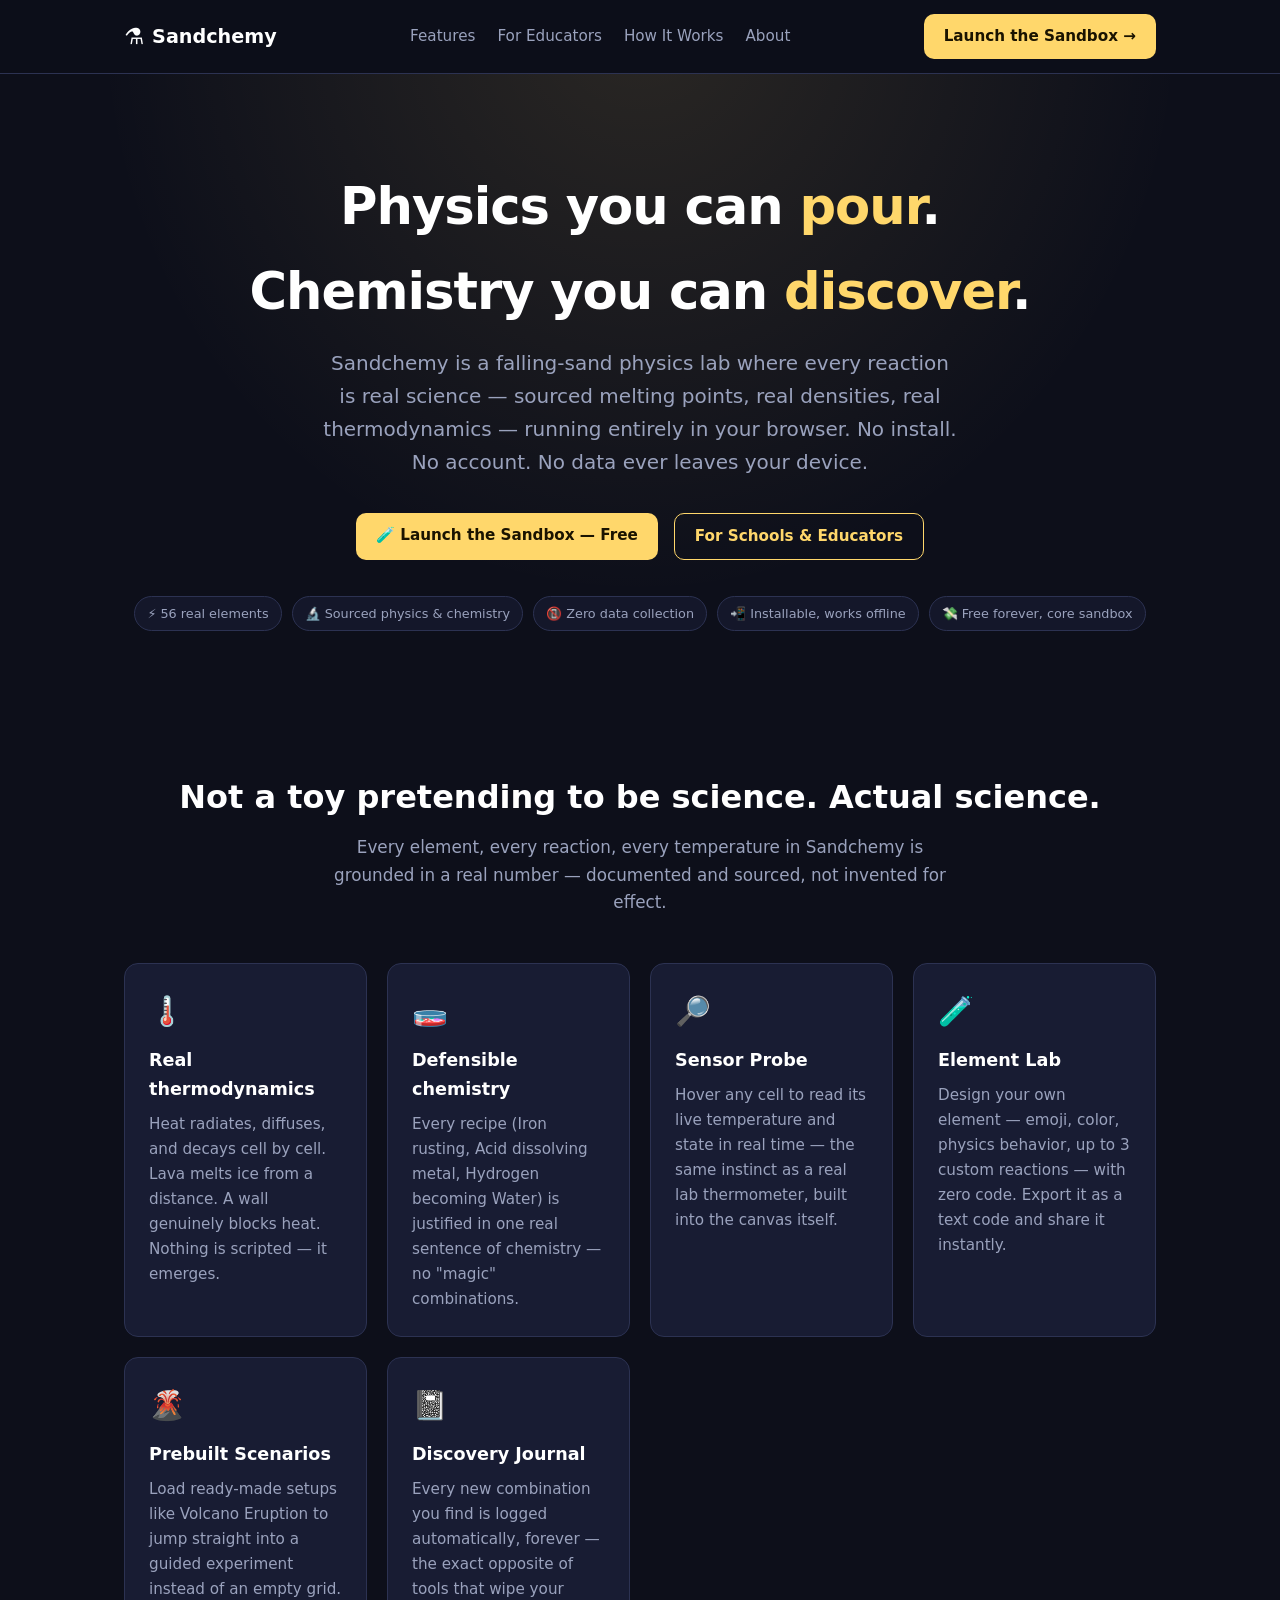
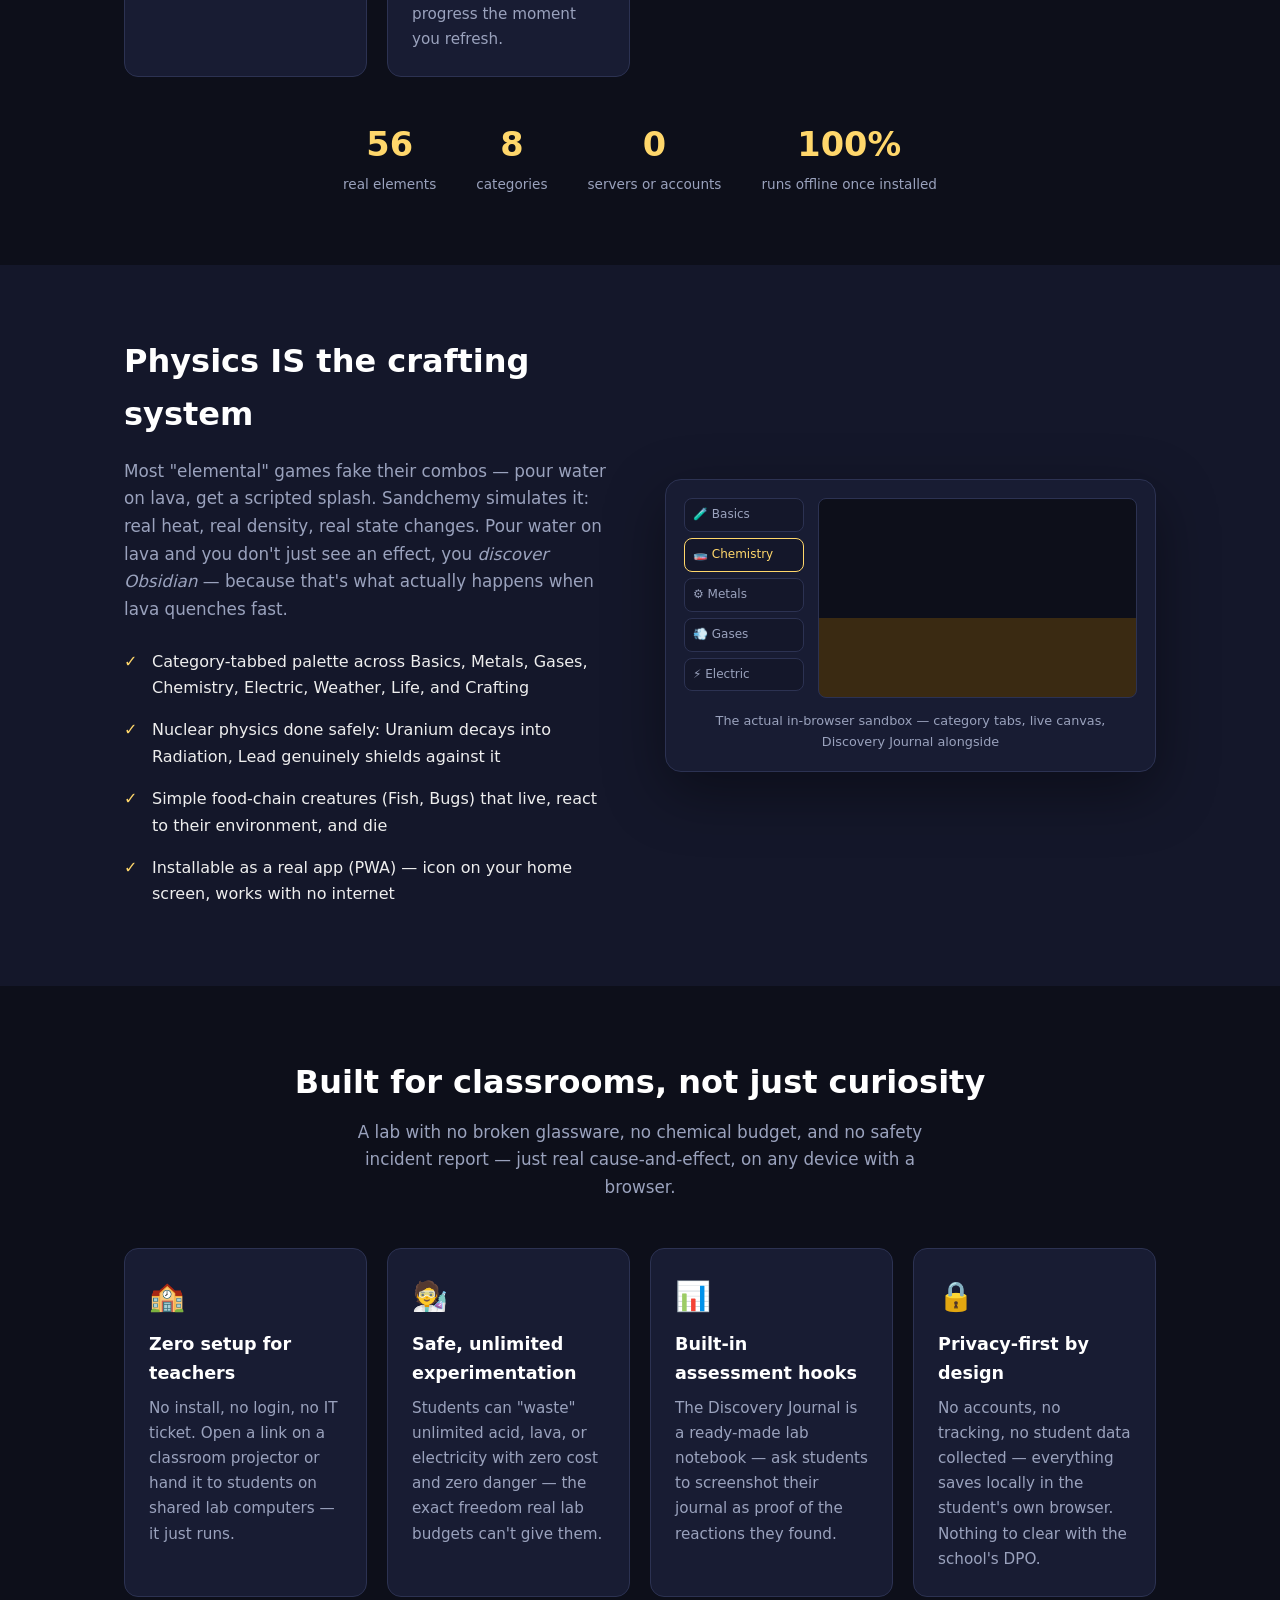
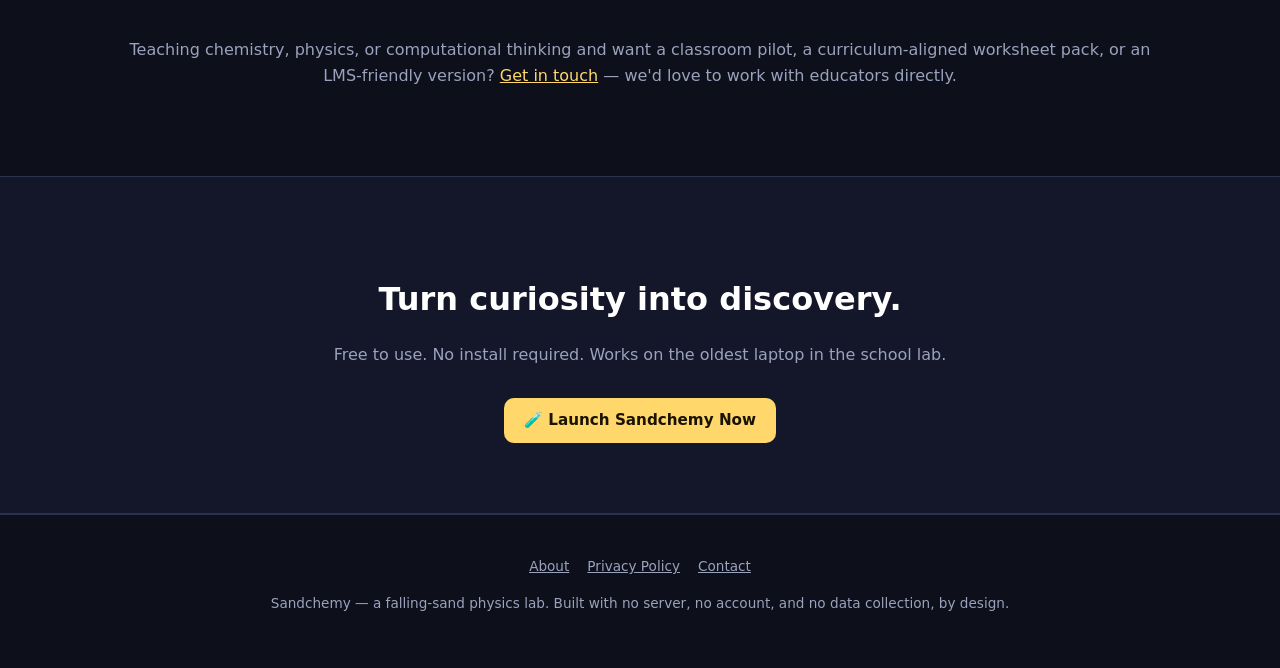
==== landing.html @ 4b5bb5c6 "Outreach: marketing website, Cradle Fund CIP Spark pitch deck + grant brief, educator guide - landin" ====
<!DOCTYPE html>
<html lang="en">
<head>
<meta charset="UTF-8">
<meta name="viewport" content="width=device-width, initial-scale=1.0">
<title>Sandchemy — The Physics Sandbox That Teaches Real Chemistry</title>
<meta name="description" content="Sandchemy is a free, offline-first falling-sand physics lab where every reaction is real chemistry. No install, no account, no server — built for curious minds and classrooms alike.">
<style>
  :root{
    --bg:#0d0f1a; --panel:#14172a; --panel2:#181c33; --border:#2c3252;
    --gold:#ffd76b; --text:#eee; --muted:#9aa2bd; --accent:#7ee3ff;
  }
  *{box-sizing:border-box;}
  html{scroll-behavior:smooth;}
  body{
    margin:0; font-family:'Segoe UI', system-ui, -apple-system, sans-serif;
    background:var(--bg); color:var(--text); line-height:1.65;
  }
  a{color:var(--gold);}
  .wrap{max-width:1080px; margin:0 auto; padding:0 24px;}
  header.nav{
    position:sticky; top:0; z-index:20; background:rgba(13,15,26,0.9);
    backdrop-filter:blur(8px); border-bottom:1px solid var(--border);
  }
  .nav-inner{display:flex; align-items:center; justify-content:space-between; padding:14px 24px; max-width:1080px; margin:0 auto;}
  .brand{display:flex; align-items:center; gap:8px; font-weight:800; font-size:1.2rem; color:#fff;}
  .brand .flask{font-size:1.4rem;}
  nav.links{display:flex; gap:22px; font-size:0.95rem;}
  nav.links a{color:var(--muted); text-decoration:none;}
  nav.links a:hover{color:var(--gold);}
  .cta-btn{
    display:inline-block; background:var(--gold); color:#1a1300; font-weight:700;
    padding:10px 20px; border-radius:10px; text-decoration:none; border:none; cursor:pointer;
    font-size:0.95rem;
  }
  .cta-btn.ghost{
    background:transparent; color:var(--gold); border:1px solid var(--gold);
  }
  .hero{
    text-align:center; padding:90px 24px 70px; background:
      radial-gradient(ellipse at 50% -10%, rgba(255,215,107,0.12), transparent 60%);
  }
  .hero h1{
    font-size:3.2rem; margin:0 0 14px; color:#fff; letter-spacing:-0.02em;
  }
  .hero h1 .accent{color:var(--gold);}
  .hero p.sub{
    font-size:1.25rem; color:var(--muted); max-width:640px; margin:0 auto 34px;
  }
  .hero .ctas{display:flex; gap:16px; justify-content:center; flex-wrap:wrap;}
  .badge-row{
    display:flex; gap:10px; justify-content:center; flex-wrap:wrap; margin-top:36px;
  }
  .badge{
    font-size:0.8rem; color:var(--muted); border:1px solid var(--border);
    padding:6px 12px; border-radius:999px; background:var(--panel);
  }
  section{padding:70px 24px;}
  section.alt{background:var(--panel);}
  h2.section-title{
    font-size:2rem; text-align:center; color:#fff; margin:0 0 10px;
  }
  p.section-lead{
    text-align:center; color:var(--muted); max-width:620px; margin:0 auto 46px; font-size:1.05rem;
  }
  .grid{
    display:grid; grid-template-columns:repeat(auto-fit, minmax(240px, 1fr));
    gap:20px; max-width:1080px; margin:0 auto;
  }
  .card{
    background:var(--panel2); border:1px solid var(--border); border-radius:14px;
    padding:24px;
  }
  .card .icon{font-size:1.8rem; margin-bottom:10px; display:block;}
  .card h3{margin:0 0 8px; color:#fff; font-size:1.1rem;}
  .card p{margin:0; color:var(--muted); font-size:0.95rem;}
  .split{
    display:grid; grid-template-columns:1fr 1fr; gap:50px; align-items:center;
    max-width:1080px; margin:0 auto;
  }
  @media (max-width:800px){ .split{grid-template-columns:1fr;} .hero h1{font-size:2.2rem;} }
  .mock{
    background:var(--panel2); border:1px solid var(--border); border-radius:16px;
    padding:18px; box-shadow:0 20px 60px rgba(0,0,0,0.4);
  }
  .mock-row{display:flex; gap:14px;}
  .mock-tabs{display:flex; flex-direction:column; gap:6px; width:120px;}
  .mock-tab{
    background:var(--panel); border:1px solid var(--border); border-radius:8px;
    padding:6px 8px; font-size:0.75rem; color:var(--muted);
  }
  .mock-tab.active{border-color:var(--gold); color:var(--gold);}
  .mock-canvas{
    flex:1; height:200px; border-radius:8px; border:1px solid var(--border);
    background:
      linear-gradient(180deg, #0d0f1a 0%, #0d0f1a 60%, #3a2a12 60%, #3a2a12 100%),
      radial-gradient(circle at 30% 80%, #ff8a3d 0%, transparent 25%),
      radial-gradient(circle at 70% 40%, #7ee3ff33 0%, transparent 20%);
    position:relative; overflow:hidden;
  }
  .mock-caption{font-size:0.8rem; color:var(--muted); text-align:center; margin-top:12px;}
  ul.check{list-style:none; padding:0; margin:0;}
  ul.check li{
    padding:8px 0 8px 28px; position:relative; color:var(--text); font-size:1rem;
  }
  ul.check li::before{
    content:"✓"; position:absolute; left:0; top:8px; color:var(--gold); font-weight:800;
  }
  .quote-block{
    max-width:700px; margin:0 auto; text-align:center; font-size:1.15rem; color:#fff;
    font-style:italic; padding:0 20px;
  }
  .quote-block cite{
    display:block; margin-top:16px; font-style:normal; color:var(--muted); font-size:0.9rem;
  }
  .cta-final{
    text-align:center; background:linear-gradient(180deg, var(--panel), var(--bg));
    border-top:1px solid var(--border); border-bottom:1px solid var(--border);
  }
  .cta-final h2{color:#fff; font-size:2rem; margin-bottom:10px;}
  .cta-final p{color:var(--muted); margin-bottom:30px;}
  footer{
    padding:40px 24px; text-align:center; color:var(--muted); font-size:0.85rem;
    border-top:1px solid var(--border);
  }
  footer a{color:var(--muted); text-decoration:underline;}
  footer .foot-links{display:flex; gap:18px; justify-content:center; margin-bottom:14px; flex-wrap:wrap;}
  .stat-row{display:flex; gap:40px; justify-content:center; flex-wrap:wrap; margin:40px 0 0;}
  .stat{text-align:center;}
  .stat .num{font-size:2.1rem; font-weight:800; color:var(--gold);}
  .stat .label{font-size:0.85rem; color:var(--muted);}
</style>
</head>
<body>

<header class="nav">
  <div class="nav-inner">
    <div class="brand"><span class="flask">⚗️</span> Sandchemy</div>
    <nav class="links">
      <a href="#features">Features</a>
      <a href="#educators">For Educators</a>
      <a href="#model">How It Works</a>
      <a href="about.html">About</a>
    </nav>
    <a class="cta-btn" href="index.html">Launch the Sandbox →</a>
  </div>
</header>

<section class="hero">
  <div class="wrap">
    <h1>Physics you can <span class="accent">pour</span>.<br>Chemistry you can <span class="accent">discover</span>.</h1>
    <p class="sub">Sandchemy is a falling-sand physics lab where every reaction is real
      science — sourced melting points, real densities, real thermodynamics — running
      entirely in your browser. No install. No account. No data ever leaves your device.</p>
    <div class="ctas">
      <a class="cta-btn" href="index.html">🧪 Launch the Sandbox — Free</a>
      <a class="cta-btn ghost" href="#educators">For Schools &amp; Educators</a>
    </div>
    <div class="badge-row">
      <span class="badge">⚡ 56 real elements</span>
      <span class="badge">🔬 Sourced physics &amp; chemistry</span>
      <span class="badge">📵 Zero data collection</span>
      <span class="badge">📲 Installable, works offline</span>
      <span class="badge">💸 Free forever, core sandbox</span>
    </div>
  </div>
</section>

<section id="features">
  <div class="wrap">
    <h2 class="section-title">Not a toy pretending to be science. Actual science.</h2>
    <p class="section-lead">Every element, every reaction, every temperature in Sandchemy
      is grounded in a real number — documented and sourced, not invented for effect.</p>
    <div class="grid">
      <div class="card">
        <span class="icon">🌡️</span>
        <h3>Real thermodynamics</h3>
        <p>Heat radiates, diffuses, and decays cell by cell. Lava melts ice from a
          distance. A wall genuinely blocks heat. Nothing is scripted — it emerges.</p>
      </div>
      <div class="card">
        <span class="icon">🧫</span>
        <h3>Defensible chemistry</h3>
        <p>Every recipe (Iron rusting, Acid dissolving metal, Hydrogen becoming Water)
          is justified in one real sentence of chemistry — no "magic" combinations.</p>
      </div>
      <div class="card">
        <span class="icon">🔎</span>
        <h3>Sensor Probe</h3>
        <p>Hover any cell to read its live temperature and state in real time — the
          same instinct as a real lab thermometer, built into the canvas itself.</p>
      </div>
      <div class="card">
        <span class="icon">🧪</span>
        <h3>Element Lab</h3>
        <p>Design your own element — emoji, color, physics behavior, up to 3 custom
          reactions — with zero code. Export it as a text code and share it instantly.</p>
      </div>
      <div class="card">
        <span class="icon">🌋</span>
        <h3>Prebuilt Scenarios</h3>
        <p>Load ready-made setups like Volcano Eruption to jump straight into a
          guided experiment instead of an empty grid.</p>
      </div>
      <div class="card">
        <span class="icon">📓</span>
        <h3>Discovery Journal</h3>
        <p>Every new combination you find is logged automatically, forever — the
          exact opposite of tools that wipe your progress the moment you refresh.</p>
      </div>
    </div>
    <div class="stat-row">
      <div class="stat"><div class="num">56</div><div class="label">real elements</div></div>
      <div class="stat"><div class="num">8</div><div class="label">categories</div></div>
      <div class="stat"><div class="num">0</div><div class="label">servers or accounts</div></div>
      <div class="stat"><div class="num">100%</div><div class="label">runs offline once installed</div></div>
    </div>
  </div>
</section>

<section class="alt" id="model">
  <div class="wrap split">
    <div>
      <h2 class="section-title" style="text-align:left">Physics IS the crafting system</h2>
      <p style="color:var(--muted); font-size:1.05rem;">Most "elemental" games fake their
        combos — pour water on lava, get a scripted splash. Sandchemy simulates it: real
        heat, real density, real state changes. Pour water on lava and you don't just see
        an effect, you <em>discover Obsidian</em> — because that's what actually happens
        when lava quenches fast.</p>
      <ul class="check">
        <li>Category-tabbed palette across Basics, Metals, Gases, Chemistry, Electric, Weather, Life, and Crafting</li>
        <li>Nuclear physics done safely: Uranium decays into Radiation, Lead genuinely shields against it</li>
        <li>Simple food-chain creatures (Fish, Bugs) that live, react to their environment, and die</li>
        <li>Installable as a real app (PWA) — icon on your home screen, works with no internet</li>
      </ul>
    </div>
    <div class="mock">
      <div class="mock-row">
        <div class="mock-tabs">
          <div class="mock-tab">🧪 Basics</div>
          <div class="mock-tab active">🧫 Chemistry</div>
          <div class="mock-tab">⚙️ Metals</div>
          <div class="mock-tab">💨 Gases</div>
          <div class="mock-tab">⚡ Electric</div>
        </div>
        <div class="mock-canvas"></div>
      </div>
      <div class="mock-caption">The actual in-browser sandbox — category tabs, live canvas, Discovery Journal alongside</div>
    </div>
  </div>
</section>

<section id="educators">
  <div class="wrap">
    <h2 class="section-title">Built for classrooms, not just curiosity</h2>
    <p class="section-lead">A lab with no broken glassware, no chemical budget, and no
      safety incident report — just real cause-and-effect, on any device with a browser.</p>
    <div class="grid">
      <div class="card">
        <span class="icon">🏫</span>
        <h3>Zero setup for teachers</h3>
        <p>No install, no login, no IT ticket. Open a link on a classroom projector or
          hand it to students on shared lab computers — it just runs.</p>
      </div>
      <div class="card">
        <span class="icon">🧑‍🔬</span>
        <h3>Safe, unlimited experimentation</h3>
        <p>Students can "waste" unlimited acid, lava, or electricity with zero cost and
          zero danger — the exact freedom real lab budgets can't give them.</p>
      </div>
      <div class="card">
        <span class="icon">📊</span>
        <h3>Built-in assessment hooks</h3>
        <p>The Discovery Journal is a ready-made lab notebook — ask students to
          screenshot their journal as proof of the reactions they found.</p>
      </div>
      <div class="card">
        <span class="icon">🔒</span>
        <h3>Privacy-first by design</h3>
        <p>No accounts, no tracking, no student data collected — everything saves
          locally in the student's own browser. Nothing to clear with the school's DPO.</p>
      </div>
    </div>
    <p style="text-align:center; margin-top:40px; color:var(--muted);">
      Teaching chemistry, physics, or computational thinking and want a classroom pilot,
      a curriculum-aligned worksheet pack, or an LMS-friendly version?
      <a href="mailto:cookingwithcattitude@gmail.com">Get in touch</a> — we'd love to
      work with educators directly.
    </p>
  </div>
</section>

<section class="alt cta-final">
  <div class="wrap">
    <h2>Turn curiosity into discovery.</h2>
    <p>Free to use. No install required. Works on the oldest laptop in the school lab.</p>
    <a class="cta-btn" href="index.html">🧪 Launch Sandchemy Now</a>
  </div>
</section>

<footer>
  <div class="foot-links">
    <a href="about.html">About</a>
    <a href="privacy-policy.html">Privacy Policy</a>
    <a href="mailto:cookingwithcattitude@gmail.com">Contact</a>
  </div>
  <p>Sandchemy — a falling-sand physics lab. Built with no server, no account, and no
    data collection, by design.</p>
</footer>

</body>
</html>
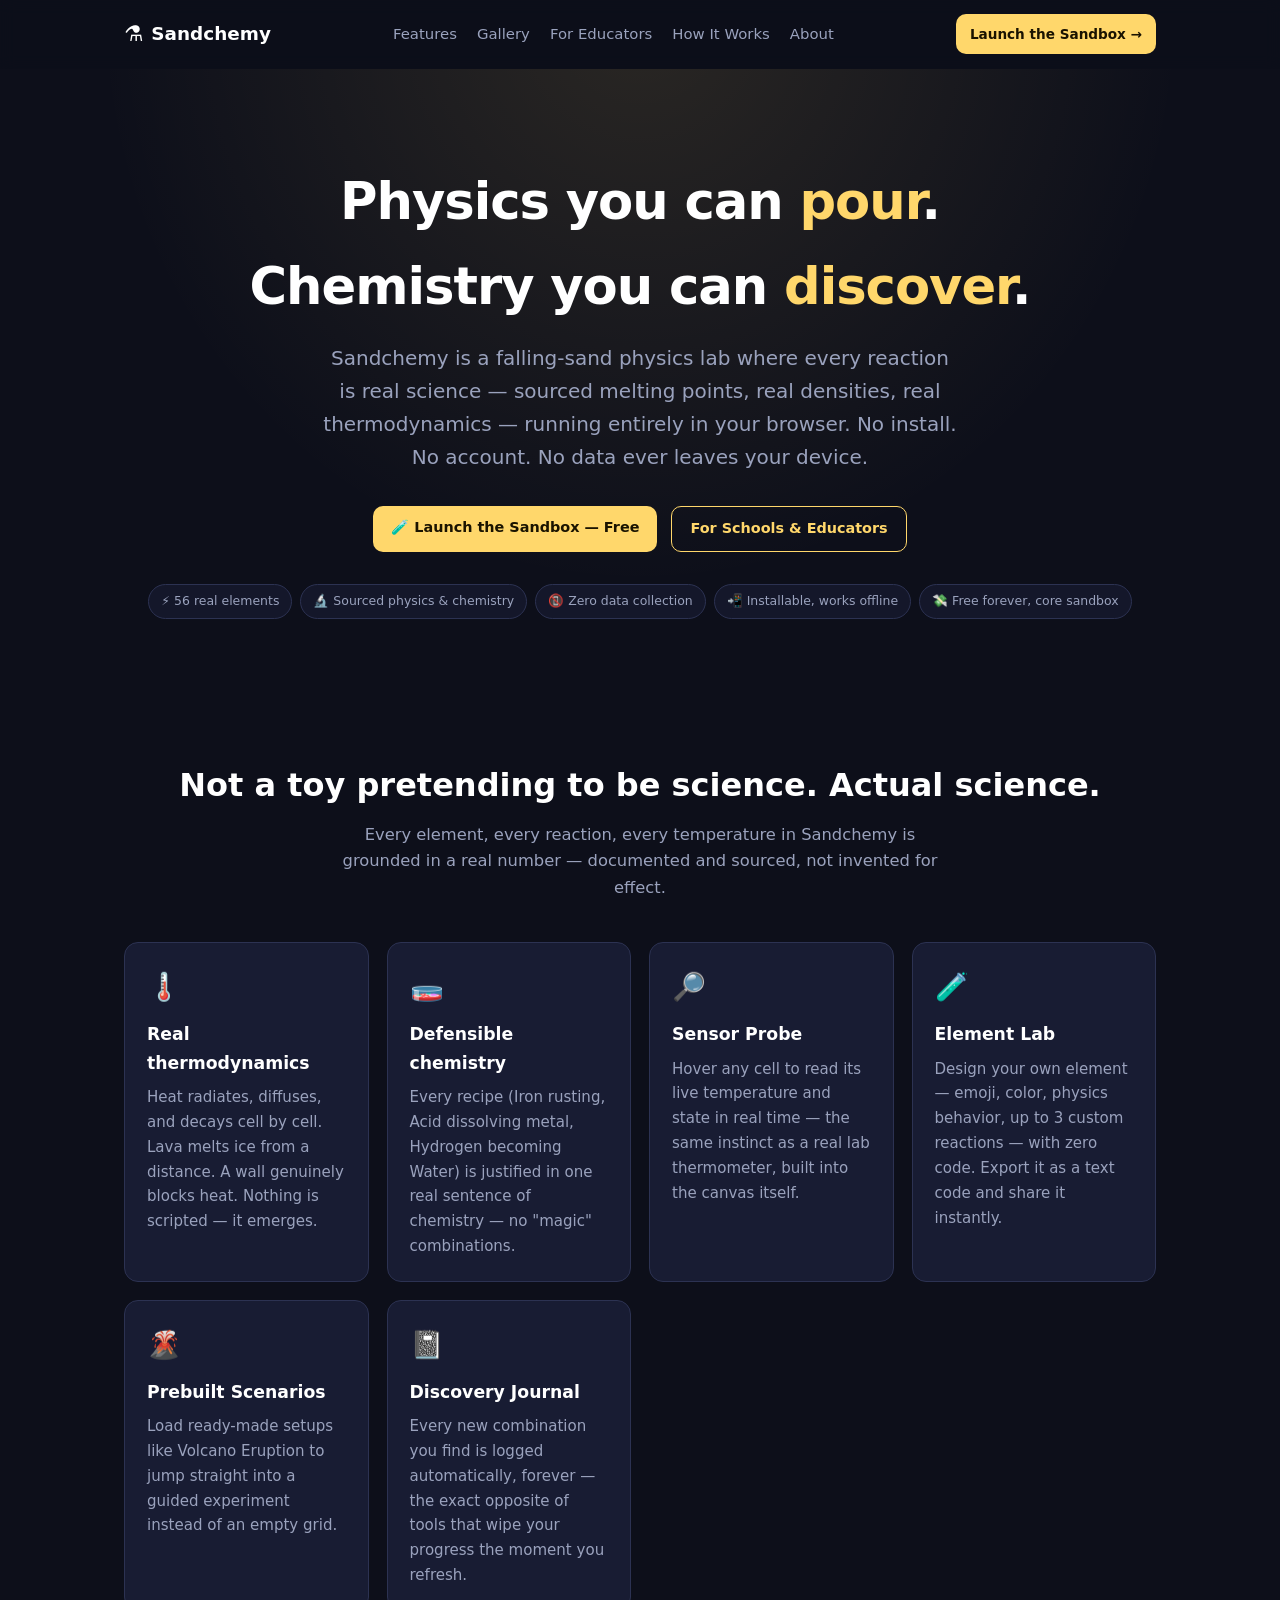
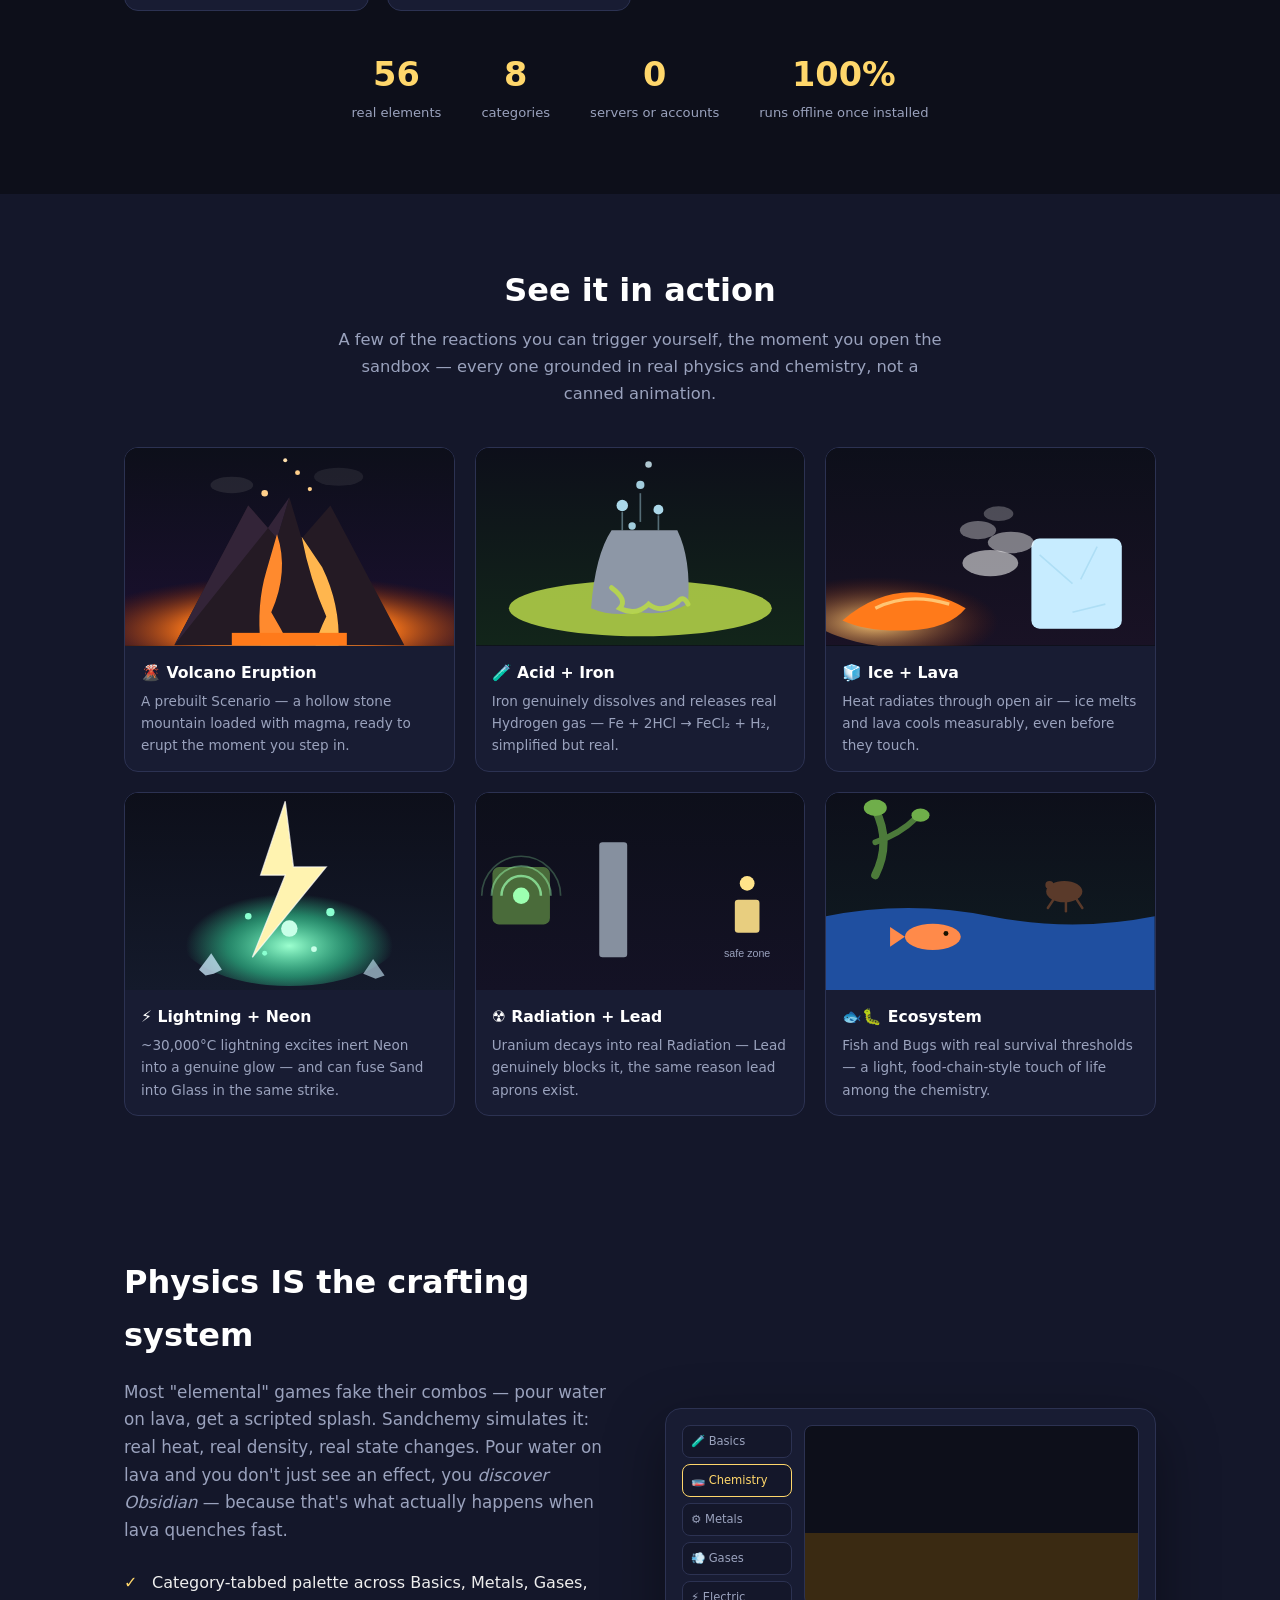
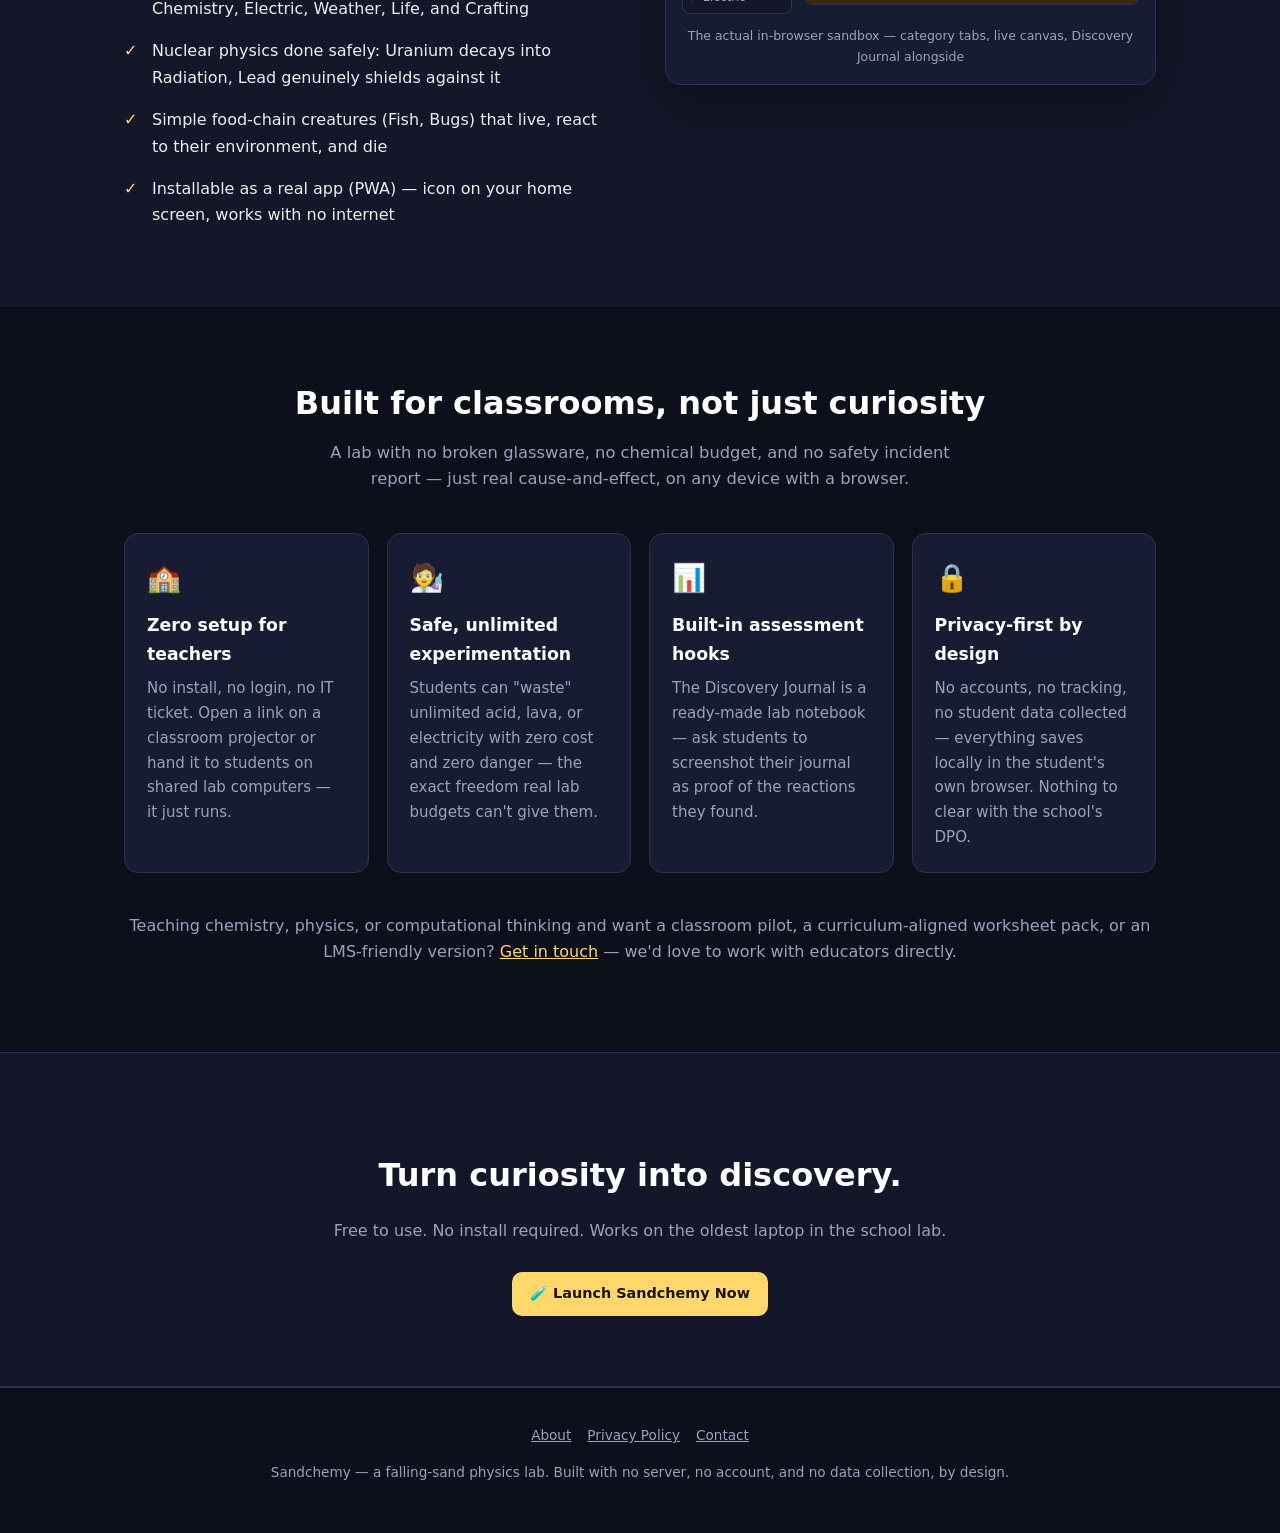
==== commit 7aa5fc43: "Polish outreach materials: responsive landing.html, gallery art, scroll motion, deck icon fix - Fix " ====
--- a/landing.html
+++ b/landing.html
@@ -14,136 +14,239 @@
   html{scroll-behavior:smooth;}
   body{
     margin:0; font-family:'Segoe UI', system-ui, -apple-system, sans-serif;
-    background:var(--bg); color:var(--text); line-height:1.65;
+    background:var(--bg); color:var(--text); line-height:1.65; overflow-x:hidden;
   }
   a{color:var(--gold);}
+  img,svg{max-width:100%; display:block;}
   .wrap{max-width:1080px; margin:0 auto; padding:0 24px;}
+
+  /* ---------- Scroll-reveal (progressive enhancement) ---------- */
+  /* Only takes effect once JS confirms it's running (html.js-ready) — so a page
+     with JS blocked or failing never leaves content permanently invisible. */
+  .js-ready .reveal{
+    opacity:0; transform:translateY(22px);
+    transition:opacity 0.6s ease, transform 0.6s ease;
+  }
+  .js-ready .reveal.in-view{opacity:1; transform:translateY(0);}
+  @media (prefers-reduced-motion: reduce){
+    .js-ready .reveal{opacity:1; transform:none; transition:none;}
+  }
+
+  /* ---------- Nav ---------- */
   header.nav{
-    position:sticky; top:0; z-index:20; background:rgba(13,15,26,0.9);
-    backdrop-filter:blur(8px); border-bottom:1px solid var(--border);
-  }
-  .nav-inner{display:flex; align-items:center; justify-content:space-between; padding:14px 24px; max-width:1080px; margin:0 auto;}
-  .brand{display:flex; align-items:center; gap:8px; font-weight:800; font-size:1.2rem; color:#fff;}
-  .brand .flask{font-size:1.4rem;}
-  nav.links{display:flex; gap:22px; font-size:0.95rem;}
-  nav.links a{color:var(--muted); text-decoration:none;}
+    position:sticky; top:0; z-index:30; background:rgba(13,15,26,0.92);
+    backdrop-filter:blur(8px); border-bottom:1px solid transparent;
+    transition:border-color 0.3s ease, box-shadow 0.3s ease;
+  }
+  header.nav.scrolled{
+    border-bottom-color:var(--border); box-shadow:0 8px 24px rgba(0,0,0,0.35);
+  }
+  .nav-inner{
+    display:flex; align-items:center; justify-content:space-between;
+    gap:12px; padding:14px 24px; max-width:1080px; margin:0 auto;
+  }
+  .brand{
+    display:flex; align-items:center; gap:8px; font-weight:800;
+    font-size:1.15rem; color:#fff; white-space:nowrap; flex-shrink:0;
+  }
+  .brand .flask{font-size:1.35rem;}
+  nav.links{display:flex; gap:20px; font-size:0.93rem; flex-wrap:wrap;}
+  nav.links a{color:var(--muted); text-decoration:none; white-space:nowrap;}
   nav.links a:hover{color:var(--gold);}
+  .nav-cta{flex-shrink:0;}
   .cta-btn{
     display:inline-block; background:var(--gold); color:#1a1300; font-weight:700;
-    padding:10px 20px; border-radius:10px; text-decoration:none; border:none; cursor:pointer;
-    font-size:0.95rem;
-  }
-  .cta-btn.ghost{
-    background:transparent; color:var(--gold); border:1px solid var(--gold);
-  }
+    padding:10px 18px; border-radius:10px; text-decoration:none; border:none; cursor:pointer;
+    font-size:0.9rem; white-space:nowrap; transition:transform 0.2s ease, box-shadow 0.2s ease;
+  }
+  .cta-btn:hover{transform:translateY(-2px); box-shadow:0 8px 20px rgba(255,215,107,0.25);}
+  .cta-btn.ghost{background:transparent; color:var(--gold); border:1px solid var(--gold);}
+  .cta-btn.ghost:hover{box-shadow:0 8px 20px rgba(255,215,107,0.12);}
+  .cta-btn.small{padding:9px 14px; font-size:0.85rem;}
+  @media (prefers-reduced-motion: reduce){ .cta-btn{transition:none;} .cta-btn:hover{transform:none;} }
+
+  /* hamburger: hidden on desktop, checkbox-driven, no JS needed */
+  #navToggle{display:none;}
+  .nav-burger{
+    display:none; width:40px; height:40px; border-radius:8px; border:1px solid var(--border);
+    background:var(--panel2); cursor:pointer; align-items:center; justify-content:center;
+    flex-shrink:0;
+  }
+  .nav-burger span, .nav-burger::before, .nav-burger::after{
+    content:""; display:block; width:18px; height:2px; background:var(--text); border-radius:2px;
+  }
+  .nav-burger{flex-direction:column; gap:4px;}
+  .mobile-links{display:none;}
+
+  @media (max-width: 760px){
+    nav.links{display:none;}
+    .nav-burger{display:flex;}
+    .mobile-links{
+      display:block; max-height:0; overflow:hidden; background:var(--panel);
+      border-bottom:1px solid var(--border); transition:max-height 0.25s ease;
+    }
+    .mobile-links a{
+      display:block; padding:14px 24px; color:var(--muted); text-decoration:none;
+      border-top:1px solid var(--border); font-size:0.95rem;
+    }
+    .mobile-links a:hover{color:var(--gold);}
+    #navToggle:checked ~ .mobile-links{max-height:400px;}
+    .brand{font-size:1.05rem;}
+    .nav-cta .cta-btn{padding:8px 12px; font-size:0.8rem;}
+  }
+  @media (max-width: 420px){
+    .nav-cta{display:none;}
+  }
+
+  /* ---------- Hero ---------- */
   .hero{
-    text-align:center; padding:90px 24px 70px; background:
-      radial-gradient(ellipse at 50% -10%, rgba(255,215,107,0.12), transparent 60%);
+    text-align:center; padding:clamp(50px,10vw,90px) 20px clamp(40px,8vw,70px);
+    background:radial-gradient(ellipse at 50% -10%, rgba(255,215,107,0.12), transparent 60%);
   }
   .hero h1{
-    font-size:3.2rem; margin:0 0 14px; color:#fff; letter-spacing:-0.02em;
+    font-size:clamp(1.9rem, 6vw, 3.2rem); margin:0 0 14px; color:#fff; letter-spacing:-0.02em;
   }
   .hero h1 .accent{color:var(--gold);}
   .hero p.sub{
-    font-size:1.25rem; color:var(--muted); max-width:640px; margin:0 auto 34px;
-  }
-  .hero .ctas{display:flex; gap:16px; justify-content:center; flex-wrap:wrap;}
-  .badge-row{
-    display:flex; gap:10px; justify-content:center; flex-wrap:wrap; margin-top:36px;
-  }
+    font-size:clamp(1rem, 2.6vw, 1.25rem); color:var(--muted); max-width:640px; margin:0 auto 32px;
+  }
+  .hero .ctas{display:flex; gap:14px; justify-content:center; flex-wrap:wrap;}
+  .badge-row{display:flex; gap:8px; justify-content:center; flex-wrap:wrap; margin-top:32px;}
   .badge{
-    font-size:0.8rem; color:var(--muted); border:1px solid var(--border);
-    padding:6px 12px; border-radius:999px; background:var(--panel);
-  }
-  section{padding:70px 24px;}
+    font-size:0.78rem; color:var(--muted); border:1px solid var(--border);
+    padding:6px 12px; border-radius:999px; background:var(--panel); white-space:nowrap;
+  }
+
+  section{padding:clamp(40px,8vw,70px) 20px;}
   section.alt{background:var(--panel);}
   h2.section-title{
-    font-size:2rem; text-align:center; color:#fff; margin:0 0 10px;
+    font-size:clamp(1.5rem, 4vw, 2rem); text-align:center; color:#fff; margin:0 0 10px;
   }
   p.section-lead{
-    text-align:center; color:var(--muted); max-width:620px; margin:0 auto 46px; font-size:1.05rem;
+    text-align:center; color:var(--muted); max-width:620px; margin:0 auto 40px; font-size:1.02rem;
   }
   .grid{
     display:grid; grid-template-columns:repeat(auto-fit, minmax(240px, 1fr));
-    gap:20px; max-width:1080px; margin:0 auto;
+    gap:18px; max-width:1080px; margin:0 auto;
   }
   .card{
-    background:var(--panel2); border:1px solid var(--border); border-radius:14px;
-    padding:24px;
-  }
-  .card .icon{font-size:1.8rem; margin-bottom:10px; display:block;}
-  .card h3{margin:0 0 8px; color:#fff; font-size:1.1rem;}
-  .card p{margin:0; color:var(--muted); font-size:0.95rem;}
+    background:var(--panel2); border:1px solid var(--border); border-radius:14px; padding:22px;
+    min-width:0; transition:transform 0.25s ease, border-color 0.25s ease, box-shadow 0.25s ease;
+  }
+  .card:hover{
+    /* !important: the scroll-reveal system (.reveal.in-view, 3 classes) otherwise
+       outranks this 2-class hover rule and silently wins the `transform` property,
+       cancelling the hover lift entirely — found via live testing, not guessed. */
+    transform:translateY(-4px) !important; border-color:#3a4270; box-shadow:0 12px 28px rgba(0,0,0,0.3);
+  }
+  .card .icon{font-size:1.7rem; margin-bottom:10px; display:block;}
+  .card h3{margin:0 0 8px; color:#fff; font-size:1.08rem;}
+  .card p{margin:0; color:var(--muted); font-size:0.94rem;}
+  @media (prefers-reduced-motion: reduce){ .card{transition:none;} .card:hover{transform:none;} }
+
   .split{
-    display:grid; grid-template-columns:1fr 1fr; gap:50px; align-items:center;
+    display:grid; grid-template-columns:1fr 1fr; gap:clamp(24px,5vw,50px); align-items:center;
     max-width:1080px; margin:0 auto;
   }
-  @media (max-width:800px){ .split{grid-template-columns:1fr;} .hero h1{font-size:2.2rem;} }
+  @media (max-width:800px){ .split{grid-template-columns:1fr;} }
+
   .mock{
     background:var(--panel2); border:1px solid var(--border); border-radius:16px;
-    padding:18px; box-shadow:0 20px 60px rgba(0,0,0,0.4);
-  }
-  .mock-row{display:flex; gap:14px;}
-  .mock-tabs{display:flex; flex-direction:column; gap:6px; width:120px;}
+    padding:16px; box-shadow:0 20px 60px rgba(0,0,0,0.4); min-width:0;
+  }
+  .mock-row{display:flex; gap:12px; flex-wrap:wrap;}
+  .mock-tabs{display:flex; flex-direction:row; gap:6px; width:100%; flex-wrap:wrap;}
+  @media (min-width:560px){ .mock-tabs{flex-direction:column; width:110px;} }
   .mock-tab{
     background:var(--panel); border:1px solid var(--border); border-radius:8px;
-    padding:6px 8px; font-size:0.75rem; color:var(--muted);
+    padding:6px 8px; font-size:0.72rem; color:var(--muted); white-space:nowrap;
   }
   .mock-tab.active{border-color:var(--gold); color:var(--gold);}
   .mock-canvas{
-    flex:1; height:200px; border-radius:8px; border:1px solid var(--border);
+    flex:1; min-width:200px; height:180px; border-radius:8px; border:1px solid var(--border);
     background:
       linear-gradient(180deg, #0d0f1a 0%, #0d0f1a 60%, #3a2a12 60%, #3a2a12 100%),
       radial-gradient(circle at 30% 80%, #ff8a3d 0%, transparent 25%),
       radial-gradient(circle at 70% 40%, #7ee3ff33 0%, transparent 20%);
     position:relative; overflow:hidden;
   }
-  .mock-caption{font-size:0.8rem; color:var(--muted); text-align:center; margin-top:12px;}
+  .mock-caption{font-size:0.78rem; color:var(--muted); text-align:center; margin-top:12px;}
   ul.check{list-style:none; padding:0; margin:0;}
-  ul.check li{
-    padding:8px 0 8px 28px; position:relative; color:var(--text); font-size:1rem;
-  }
-  ul.check li::before{
-    content:"✓"; position:absolute; left:0; top:8px; color:var(--gold); font-weight:800;
-  }
-  .quote-block{
-    max-width:700px; margin:0 auto; text-align:center; font-size:1.15rem; color:#fff;
-    font-style:italic; padding:0 20px;
-  }
-  .quote-block cite{
-    display:block; margin-top:16px; font-style:normal; color:var(--muted); font-size:0.9rem;
-  }
+  ul.check li{padding:8px 0 8px 28px; position:relative; color:var(--text); font-size:1rem;}
+  ul.check li::before{content:"✓"; position:absolute; left:0; top:8px; color:var(--gold); font-weight:800;}
+
+  /* ---------- Gallery ---------- */
+  .gallery-grid{
+    display:grid; grid-template-columns:repeat(auto-fit, minmax(280px, 1fr));
+    gap:20px; max-width:1080px; margin:0 auto;
+  }
+  .gallery-card{
+    background:var(--panel2); border:1px solid var(--border); border-radius:14px;
+    overflow:hidden; transition:transform 0.25s ease, border-color 0.25s ease, box-shadow 0.25s ease;
+  }
+  .gallery-card:hover{
+    /* !important: same reveal-vs-hover specificity fight as .card:hover above. */
+    transform:translateY(-4px) scale(1.015) !important; border-color:#3a4270; box-shadow:0 14px 32px rgba(0,0,0,0.35);
+  }
+  .gallery-card .art{display:block; width:100%; height:auto; background:#0d0f1a; transition:transform 0.4s ease;}
+  .gallery-card:hover .art{transform:scale(1.04);}
+  @media (prefers-reduced-motion: reduce){
+    .gallery-card, .gallery-card .art{transition:none;}
+    .gallery-card:hover{transform:none;} .gallery-card:hover .art{transform:none;}
+  }
+  .gallery-caption{padding:14px 16px;}
+  .gallery-caption h4{margin:0 0 4px; color:#fff; font-size:0.98rem;}
+  .gallery-caption p{margin:0; color:var(--muted); font-size:0.85rem;}
+
+  .stat-row{display:flex; gap:clamp(16px,5vw,40px); justify-content:center; flex-wrap:wrap; margin:36px 0 0;}
+  .stat{text-align:center;}
+  .stat .num{font-size:clamp(1.5rem,4vw,2.1rem); font-weight:800; color:var(--gold);}
+  .stat .label{font-size:0.82rem; color:var(--muted);}
+
   .cta-final{
     text-align:center; background:linear-gradient(180deg, var(--panel), var(--bg));
     border-top:1px solid var(--border); border-bottom:1px solid var(--border);
   }
-  .cta-final h2{color:#fff; font-size:2rem; margin-bottom:10px;}
-  .cta-final p{color:var(--muted); margin-bottom:30px;}
-  footer{
-    padding:40px 24px; text-align:center; color:var(--muted); font-size:0.85rem;
-    border-top:1px solid var(--border);
-  }
+  .cta-final h2{color:#fff; font-size:clamp(1.4rem,4vw,2rem); margin-bottom:10px;}
+  .cta-final p{color:var(--muted); margin-bottom:28px;}
+
+  footer{padding:36px 20px; text-align:center; color:var(--muted); font-size:0.85rem; border-top:1px solid var(--border);}
   footer a{color:var(--muted); text-decoration:underline;}
-  footer .foot-links{display:flex; gap:18px; justify-content:center; margin-bottom:14px; flex-wrap:wrap;}
-  .stat-row{display:flex; gap:40px; justify-content:center; flex-wrap:wrap; margin:40px 0 0;}
-  .stat{text-align:center;}
-  .stat .num{font-size:2.1rem; font-weight:800; color:var(--gold);}
-  .stat .label{font-size:0.85rem; color:var(--muted);}
+  footer .foot-links{display:flex; gap:16px; justify-content:center; margin-bottom:14px; flex-wrap:wrap;}
+
+  @media (max-width:480px){
+    .wrap, section{padding-left:16px; padding-right:16px;}
+    .badge{font-size:0.72rem; padding:5px 10px;}
+    .card{padding:18px;}
+    .hero .ctas .cta-btn{width:100%; text-align:center;}
+    .hero .ctas{flex-direction:column;}
+  }
 </style>
 </head>
 <body>
 
 <header class="nav">
+  <input type="checkbox" id="navToggle">
   <div class="nav-inner">
     <div class="brand"><span class="flask">⚗️</span> Sandchemy</div>
     <nav class="links">
       <a href="#features">Features</a>
+      <a href="#gallery">Gallery</a>
       <a href="#educators">For Educators</a>
       <a href="#model">How It Works</a>
       <a href="about.html">About</a>
     </nav>
-    <a class="cta-btn" href="index.html">Launch the Sandbox →</a>
-  </div>
+    <div class="nav-cta"><a class="cta-btn small" href="index.html">Launch the Sandbox →</a></div>
+    <label class="nav-burger" for="navToggle" aria-label="Toggle menu"><span></span></label>
+  </div>
+  <nav class="mobile-links">
+    <a href="#features">Features</a>
+    <a href="#gallery">Gallery</a>
+    <a href="#educators">For Educators</a>
+    <a href="#model">How It Works</a>
+    <a href="about.html">About</a>
+    <a href="index.html">🧪 Launch the Sandbox</a>
+  </nav>
 </header>
 
 <section class="hero">
@@ -172,37 +275,37 @@
     <p class="section-lead">Every element, every reaction, every temperature in Sandchemy
       is grounded in a real number — documented and sourced, not invented for effect.</p>
     <div class="grid">
-      <div class="card">
+      <div class="card reveal">
         <span class="icon">🌡️</span>
         <h3>Real thermodynamics</h3>
         <p>Heat radiates, diffuses, and decays cell by cell. Lava melts ice from a
           distance. A wall genuinely blocks heat. Nothing is scripted — it emerges.</p>
       </div>
-      <div class="card">
+      <div class="card reveal">
         <span class="icon">🧫</span>
         <h3>Defensible chemistry</h3>
         <p>Every recipe (Iron rusting, Acid dissolving metal, Hydrogen becoming Water)
           is justified in one real sentence of chemistry — no "magic" combinations.</p>
       </div>
-      <div class="card">
+      <div class="card reveal">
         <span class="icon">🔎</span>
         <h3>Sensor Probe</h3>
         <p>Hover any cell to read its live temperature and state in real time — the
           same instinct as a real lab thermometer, built into the canvas itself.</p>
       </div>
-      <div class="card">
+      <div class="card reveal">
         <span class="icon">🧪</span>
         <h3>Element Lab</h3>
         <p>Design your own element — emoji, color, physics behavior, up to 3 custom
           reactions — with zero code. Export it as a text code and share it instantly.</p>
       </div>
-      <div class="card">
+      <div class="card reveal">
         <span class="icon">🌋</span>
         <h3>Prebuilt Scenarios</h3>
         <p>Load ready-made setups like Volcano Eruption to jump straight into a
           guided experiment instead of an empty grid.</p>
       </div>
-      <div class="card">
+      <div class="card reveal">
         <span class="icon">📓</span>
         <h3>Discovery Journal</h3>
         <p>Every new combination you find is logged automatically, forever — the
@@ -210,17 +313,209 @@
       </div>
     </div>
     <div class="stat-row">
-      <div class="stat"><div class="num">56</div><div class="label">real elements</div></div>
-      <div class="stat"><div class="num">8</div><div class="label">categories</div></div>
-      <div class="stat"><div class="num">0</div><div class="label">servers or accounts</div></div>
-      <div class="stat"><div class="num">100%</div><div class="label">runs offline once installed</div></div>
+      <div class="stat reveal"><div class="num">56</div><div class="label">real elements</div></div>
+      <div class="stat reveal"><div class="num">8</div><div class="label">categories</div></div>
+      <div class="stat reveal"><div class="num">0</div><div class="label">servers or accounts</div></div>
+      <div class="stat reveal"><div class="num">100%</div><div class="label">runs offline once installed</div></div>
+    </div>
+  </div>
+</section>
+
+<section class="alt" id="gallery">
+  <div class="wrap">
+    <h2 class="section-title">See it in action</h2>
+    <p class="section-lead">A few of the reactions you can trigger yourself, the moment you open the sandbox — every one grounded in real physics and chemistry, not a canned animation.</p>
+    <div class="gallery-grid">
+
+      <div class="gallery-card reveal">
+        <svg class="art" viewBox="0 0 400 240" xmlns="http://www.w3.org/2000/svg" role="img">
+          <title>Volcano Eruption scenario</title>
+          <defs>
+            <linearGradient id="caveBg" x1="0" y1="0" x2="0" y2="1">
+              <stop offset="0%" stop-color="#0d0f1a"/>
+              <stop offset="100%" stop-color="#1b1030"/>
+            </linearGradient>
+            <radialGradient id="lavaGlow" cx="50%" cy="60%" r="55%">
+              <stop offset="0%" stop-color="#ffe38a"/>
+              <stop offset="45%" stop-color="#ff7a1a"/>
+              <stop offset="100%" stop-color="#7a1a00" stop-opacity="0"/>
+            </radialGradient>
+          </defs>
+          <rect x="0" y="0" width="400" height="240" fill="url(#caveBg)"/>
+          <ellipse cx="200" cy="210" rx="240" ry="60" fill="url(#lavaGlow)"/>
+          <path d="M60 240 L150 70 L185 110 L200 60 L215 110 L250 70 L340 240 Z" fill="#241a24"/>
+          <path d="M60 240 L150 70 L185 110 L200 60 L172 100 Z" fill="#332438"/>
+          <path d="M185 105 Q200 150 178 200 Q190 220 200 240 L165 240 Q160 190 172 150 Z" fill="#ff8a2e"/>
+          <path d="M215 108 Q225 160 245 205 Q235 225 232 240 L260 240 Q262 190 240 145 Z" fill="#ffb64e"/>
+          <rect x="130" y="225" width="140" height="15" fill="#ff7a1a"/>
+          <circle cx="170" cy="55" r="4" fill="#ffcf8a"/>
+          <circle cx="210" cy="30" r="3" fill="#ffcf8a"/>
+          <circle cx="195" cy="15" r="2.4" fill="#ffe0ad"/>
+          <circle cx="225" cy="50" r="2.6" fill="#ffcf8a"/>
+          <ellipse cx="130" cy="45" rx="26" ry="10" fill="#3a3a44" opacity="0.5"/>
+          <ellipse cx="260" cy="35" rx="30" ry="11" fill="#3a3a44" opacity="0.4"/>
+        </svg>
+        <div class="gallery-caption">
+          <h4>🌋 Volcano Eruption</h4>
+          <p>A prebuilt Scenario — a hollow stone mountain loaded with magma, ready to erupt the moment you step in.</p>
+        </div>
+      </div>
+
+      <div class="gallery-card reveal">
+        <svg class="art" viewBox="0 0 400 240" xmlns="http://www.w3.org/2000/svg" role="img">
+          <title>Acid dissolving Iron, releasing Hydrogen gas</title>
+          <defs>
+            <linearGradient id="acidBg" x1="0" y1="0" x2="0" y2="1">
+              <stop offset="0%" stop-color="#0d0f1a"/>
+              <stop offset="100%" stop-color="#12251a"/>
+            </linearGradient>
+          </defs>
+          <rect width="400" height="240" fill="url(#acidBg)"/>
+          <ellipse cx="200" cy="195" rx="160" ry="34" fill="#b9d94a" opacity="0.85"/>
+          <path d="M140 195 Q145 130 165 100 L245 100 Q262 135 258 190 Q230 205 200 200 Q165 206 140 195 Z" fill="#8d97a6"/>
+          <path d="M165 170 Q185 185 175 195 Q195 205 210 190 Q225 202 245 188 Q252 178 258 190" fill="none" stroke="#b9d94a" stroke-width="6" stroke-linecap="round" opacity="0.9"/>
+          <circle cx="178" cy="70" r="7" fill="#bdeeff" opacity="0.9"/>
+          <circle cx="200" cy="45" r="5" fill="#bdeeff" opacity="0.85"/>
+          <circle cx="222" cy="75" r="6" fill="#bdeeff" opacity="0.9"/>
+          <circle cx="210" cy="20" r="4" fill="#d8f6ff" opacity="0.8"/>
+          <circle cx="190" cy="95" r="4.5" fill="#bdeeff" opacity="0.85"/>
+          <path d="M178 100 L178 78" stroke="#bdeeff" stroke-width="2" opacity="0.4"/>
+          <path d="M200 90 L200 55" stroke="#bdeeff" stroke-width="2" opacity="0.4"/>
+          <path d="M222 100 L222 82" stroke="#bdeeff" stroke-width="2" opacity="0.4"/>
+        </svg>
+        <div class="gallery-caption">
+          <h4>🧪 Acid + Iron</h4>
+          <p>Iron genuinely dissolves and releases real Hydrogen gas — Fe + 2HCl → FeCl₂ + H₂, simplified but real.</p>
+        </div>
+      </div>
+
+      <div class="gallery-card reveal">
+        <svg class="art" viewBox="0 0 400 240" xmlns="http://www.w3.org/2000/svg" role="img">
+          <title>Ice meeting Lava, producing steam</title>
+          <defs>
+            <linearGradient id="iceLavaBg" x1="0" y1="0" x2="0" y2="1">
+              <stop offset="0%" stop-color="#0d0f1a"/>
+              <stop offset="100%" stop-color="#191225"/>
+            </linearGradient>
+            <radialGradient id="lavaGlow2" cx="30%" cy="70%" r="50%">
+              <stop offset="0%" stop-color="#ffcf7a"/>
+              <stop offset="100%" stop-color="#7a1a00" stop-opacity="0"/>
+            </radialGradient>
+          </defs>
+          <rect width="400" height="240" fill="url(#iceLavaBg)"/>
+          <ellipse cx="120" cy="190" rx="150" ry="55" fill="url(#lavaGlow2)"/>
+          <path d="M20 210 Q90 150 170 195 Q150 220 100 222 Q50 224 20 210 Z" fill="#ff7a1a"/>
+          <path d="M60 195 Q100 175 150 190" stroke="#ffd98a" stroke-width="4" fill="none" opacity="0.8"/>
+          <rect x="250" y="110" width="110" height="110" rx="10" fill="#bfe9ff"/>
+          <rect x="250" y="110" width="110" height="110" rx="10" fill="#ffffff" opacity="0.12"/>
+          <path d="M260 130 L300 165 M330 120 L310 160 M340 190 L300 200" stroke="#9fd6ef" stroke-width="2" opacity="0.6"/>
+          <ellipse cx="200" cy="140" rx="34" ry="16" fill="#ffffff" opacity="0.55"/>
+          <ellipse cx="225" cy="115" rx="28" ry="13" fill="#ffffff" opacity="0.45"/>
+          <ellipse cx="185" cy="100" rx="22" ry="11" fill="#ffffff" opacity="0.35"/>
+          <ellipse cx="210" cy="80" rx="18" ry="9" fill="#ffffff" opacity="0.25"/>
+        </svg>
+        <div class="gallery-caption">
+          <h4>🧊 Ice + Lava</h4>
+          <p>Heat radiates through open air — ice melts and lava cools measurably, even before they touch.</p>
+        </div>
+      </div>
+
+      <div class="gallery-card reveal">
+        <svg class="art" viewBox="0 0 400 240" xmlns="http://www.w3.org/2000/svg" role="img">
+          <title>Lightning striking Neon gas, exciting it into a glow</title>
+          <defs>
+            <linearGradient id="stormBg" x1="0" y1="0" x2="0" y2="1">
+              <stop offset="0%" stop-color="#0d0f1a"/>
+              <stop offset="100%" stop-color="#141a2b"/>
+            </linearGradient>
+            <radialGradient id="neonGlow" cx="50%" cy="65%" r="45%">
+              <stop offset="0%" stop-color="#9cffcf"/>
+              <stop offset="60%" stop-color="#37f0a8" stop-opacity="0.5"/>
+              <stop offset="100%" stop-color="#37f0a8" stop-opacity="0"/>
+            </radialGradient>
+          </defs>
+          <rect width="400" height="240" fill="url(#stormBg)"/>
+          <ellipse cx="200" cy="165" rx="140" ry="70" fill="url(#neonGlow)"/>
+          <path d="M195 10 L165 100 L195 100 L155 200 L245 90 L205 90 Z" fill="#fff3b0"/>
+          <path d="M195 10 L165 100 L195 100 L155 200 L245 90 L205 90 Z" fill="none" stroke="#ffffff" stroke-width="1.5" opacity="0.7"/>
+          <circle cx="200" cy="165" r="10" fill="#c8ffe8"/>
+          <circle cx="150" cy="150" r="4" fill="#8affd0"/>
+          <circle cx="250" cy="145" r="5" fill="#8affd0"/>
+          <circle cx="230" cy="190" r="3.5" fill="#c8ffe8"/>
+          <circle cx="170" cy="195" r="3" fill="#8affd0"/>
+          <polygon points="90,215 105,195 118,215 108,220 98,222" fill="#cfeeff" opacity="0.75"/>
+          <polygon points="290,220 302,202 316,222 305,226" fill="#cfeeff" opacity="0.6"/>
+        </svg>
+        <div class="gallery-caption">
+          <h4>⚡ Lightning + Neon</h4>
+          <p>~30,000°C lightning excites inert Neon into a genuine glow — and can fuse Sand into Glass in the same strike.</p>
+        </div>
+      </div>
+
+      <div class="gallery-card reveal">
+        <svg class="art" viewBox="0 0 400 240" xmlns="http://www.w3.org/2000/svg" role="img">
+          <title>Radiation safely blocked by a Lead shield</title>
+          <defs>
+            <linearGradient id="radBg" x1="0" y1="0" x2="0" y2="1">
+              <stop offset="0%" stop-color="#0d0f1a"/>
+              <stop offset="100%" stop-color="#141225"/>
+            </linearGradient>
+          </defs>
+          <rect width="400" height="240" fill="url(#radBg)"/>
+          <rect x="20" y="90" width="70" height="70" rx="8" fill="#4a6b3a"/>
+          <circle cx="55" cy="125" r="10" fill="#9cffb0"/>
+          <path d="M55 125 m-24,0 a24,24 0 0 1 48,0" fill="none" stroke="#9cffb0" stroke-width="3" opacity="0.7"/>
+          <path d="M55 125 m-36,0 a36,36 0 0 1 72,0" fill="none" stroke="#9cffb0" stroke-width="2.4" opacity="0.45"/>
+          <path d="M55 125 m-48,0 a48,48 0 0 1 96,0" fill="none" stroke="#9cffb0" stroke-width="2" opacity="0.25"/>
+          <rect x="150" y="60" width="34" height="140" rx="4" fill="#7c8797"/>
+          <rect x="150" y="60" width="34" height="140" rx="4" fill="#ffffff" opacity="0.08"/>
+          <circle cx="330" cy="110" r="9" fill="#ffe38a"/>
+          <rect x="315" y="130" width="30" height="40" rx="4" fill="#ffe38a" opacity="0.9"/>
+          <text x="330" y="200" fill="#9aa2bd" font-size="13" font-family="Segoe UI, sans-serif" text-anchor="middle">safe zone</text>
+        </svg>
+        <div class="gallery-caption">
+          <h4>☢️ Radiation + Lead</h4>
+          <p>Uranium decays into real Radiation — Lead genuinely blocks it, the same reason lead aprons exist.</p>
+        </div>
+      </div>
+
+      <div class="gallery-card reveal">
+        <svg class="art" viewBox="0 0 400 240" xmlns="http://www.w3.org/2000/svg" role="img">
+          <title>A small ecosystem with Fish and Bug creatures</title>
+          <defs>
+            <linearGradient id="ecoBg" x1="0" y1="0" x2="0" y2="1">
+              <stop offset="0%" stop-color="#0d0f1a"/>
+              <stop offset="100%" stop-color="#101d22"/>
+            </linearGradient>
+          </defs>
+          <rect width="400" height="240" fill="url(#ecoBg)"/>
+          <path d="M0 150 Q100 130 200 150 Q300 170 400 150 L400 240 L0 240 Z" fill="#1f4fa0"/>
+          <ellipse cx="130" cy="175" rx="34" ry="16" fill="#ff8a4a"/>
+          <polygon points="96,175 78,163 78,187" fill="#ff8a4a"/>
+          <circle cx="146" cy="171" r="3" fill="#1a1300"/>
+          <path d="M60 100 Q80 60 60 20" stroke="#4c7a3a" stroke-width="10" fill="none" stroke-linecap="round"/>
+          <path d="M60 60 Q90 50 110 30" stroke="#4c7a3a" stroke-width="7" fill="none" stroke-linecap="round"/>
+          <ellipse cx="60" cy="18" rx="14" ry="10" fill="#6fae4a"/>
+          <ellipse cx="115" cy="27" rx="11" ry="8" fill="#6fae4a"/>
+          <ellipse cx="290" cy="120" rx="22" ry="13" fill="#5a3a2a"/>
+          <circle cx="272" cy="112" r="5" fill="#5a3a2a"/>
+          <line x1="278" y1="128" x2="270" y2="140" stroke="#5a3a2a" stroke-width="3" stroke-linecap="round"/>
+          <line x1="292" y1="132" x2="292" y2="144" stroke="#5a3a2a" stroke-width="3" stroke-linecap="round"/>
+          <line x1="304" y1="128" x2="312" y2="140" stroke="#5a3a2a" stroke-width="3" stroke-linecap="round"/>
+        </svg>
+        <div class="gallery-caption">
+          <h4>🐟🐛 Ecosystem</h4>
+          <p>Fish and Bugs with real survival thresholds — a light, food-chain-style touch of life among the chemistry.</p>
+        </div>
+      </div>
+
     </div>
   </div>
 </section>
 
 <section class="alt" id="model">
   <div class="wrap split">
-    <div>
+    <div class="reveal">
       <h2 class="section-title" style="text-align:left">Physics IS the crafting system</h2>
       <p style="color:var(--muted); font-size:1.05rem;">Most "elemental" games fake their
         combos — pour water on lava, get a scripted splash. Sandchemy simulates it: real
@@ -234,7 +529,7 @@
         <li>Installable as a real app (PWA) — icon on your home screen, works with no internet</li>
       </ul>
     </div>
-    <div class="mock">
+    <div class="mock reveal">
       <div class="mock-row">
         <div class="mock-tabs">
           <div class="mock-tab">🧪 Basics</div>
@@ -256,25 +551,25 @@
     <p class="section-lead">A lab with no broken glassware, no chemical budget, and no
       safety incident report — just real cause-and-effect, on any device with a browser.</p>
     <div class="grid">
-      <div class="card">
+      <div class="card reveal">
         <span class="icon">🏫</span>
         <h3>Zero setup for teachers</h3>
         <p>No install, no login, no IT ticket. Open a link on a classroom projector or
           hand it to students on shared lab computers — it just runs.</p>
       </div>
-      <div class="card">
+      <div class="card reveal">
         <span class="icon">🧑‍🔬</span>
         <h3>Safe, unlimited experimentation</h3>
         <p>Students can "waste" unlimited acid, lava, or electricity with zero cost and
           zero danger — the exact freedom real lab budgets can't give them.</p>
       </div>
-      <div class="card">
+      <div class="card reveal">
         <span class="icon">📊</span>
         <h3>Built-in assessment hooks</h3>
         <p>The Discovery Journal is a ready-made lab notebook — ask students to
           screenshot their journal as proof of the reactions they found.</p>
       </div>
-      <div class="card">
+      <div class="card reveal">
         <span class="icon">🔒</span>
         <h3>Privacy-first by design</h3>
         <p>No accounts, no tracking, no student data collected — everything saves
@@ -308,5 +603,53 @@
     data collection, by design.</p>
 </footer>
 
+<script>
+  // Progressive-enhancement scroll motion. If this script fails to run for any
+  // reason, .reveal elements simply stay at their default visible state (see the
+  // .js-ready gate in <style>) — content is never permanently hidden by CSS alone.
+  document.documentElement.classList.add('js-ready');
+
+  var reduceMotion = window.matchMedia('(prefers-reduced-motion: reduce)').matches;
+
+  if (!reduceMotion && 'IntersectionObserver' in window) {
+    // Stagger siblings that reveal together (e.g. a row of feature cards) so they
+    // cascade in one after another instead of popping in all at once.
+    var seen = new Map();
+    document.querySelectorAll('.reveal').forEach(function(el){
+      var parent = el.parentElement;
+      var i = seen.has(parent) ? seen.get(parent) : 0;
+      seen.set(parent, i + 1);
+      el.style.transitionDelay = Math.min(i * 80, 400) + 'ms';
+    });
+
+    var observer = new IntersectionObserver(function(entries){
+      entries.forEach(function(entry){
+        if (entry.isIntersecting) {
+          entry.target.classList.add('in-view');
+          observer.unobserve(entry.target);
+        }
+      });
+    }, { threshold: 0.15, rootMargin: '0px 0px -40px 0px' });
+
+    document.querySelectorAll('.reveal').forEach(function(el){ observer.observe(el); });
+  } else {
+    // Reduced-motion or no IntersectionObserver support: show everything immediately.
+    document.querySelectorAll('.reveal').forEach(function(el){ el.classList.add('in-view'); });
+  }
+
+  // Subtle nav elevation once the page has actually scrolled — a small, common
+  // "modern site" cue that the header is now floating over content.
+  var navEl = document.querySelector('header.nav');
+  var lastScrolled = false;
+  function onScroll(){
+    var scrolled = window.scrollY > 8;
+    if (scrolled !== lastScrolled) {
+      navEl.classList.toggle('scrolled', scrolled);
+      lastScrolled = scrolled;
+    }
+  }
+  window.addEventListener('scroll', onScroll, { passive: true });
+  onScroll();
+</script>
 </body>
 </html>
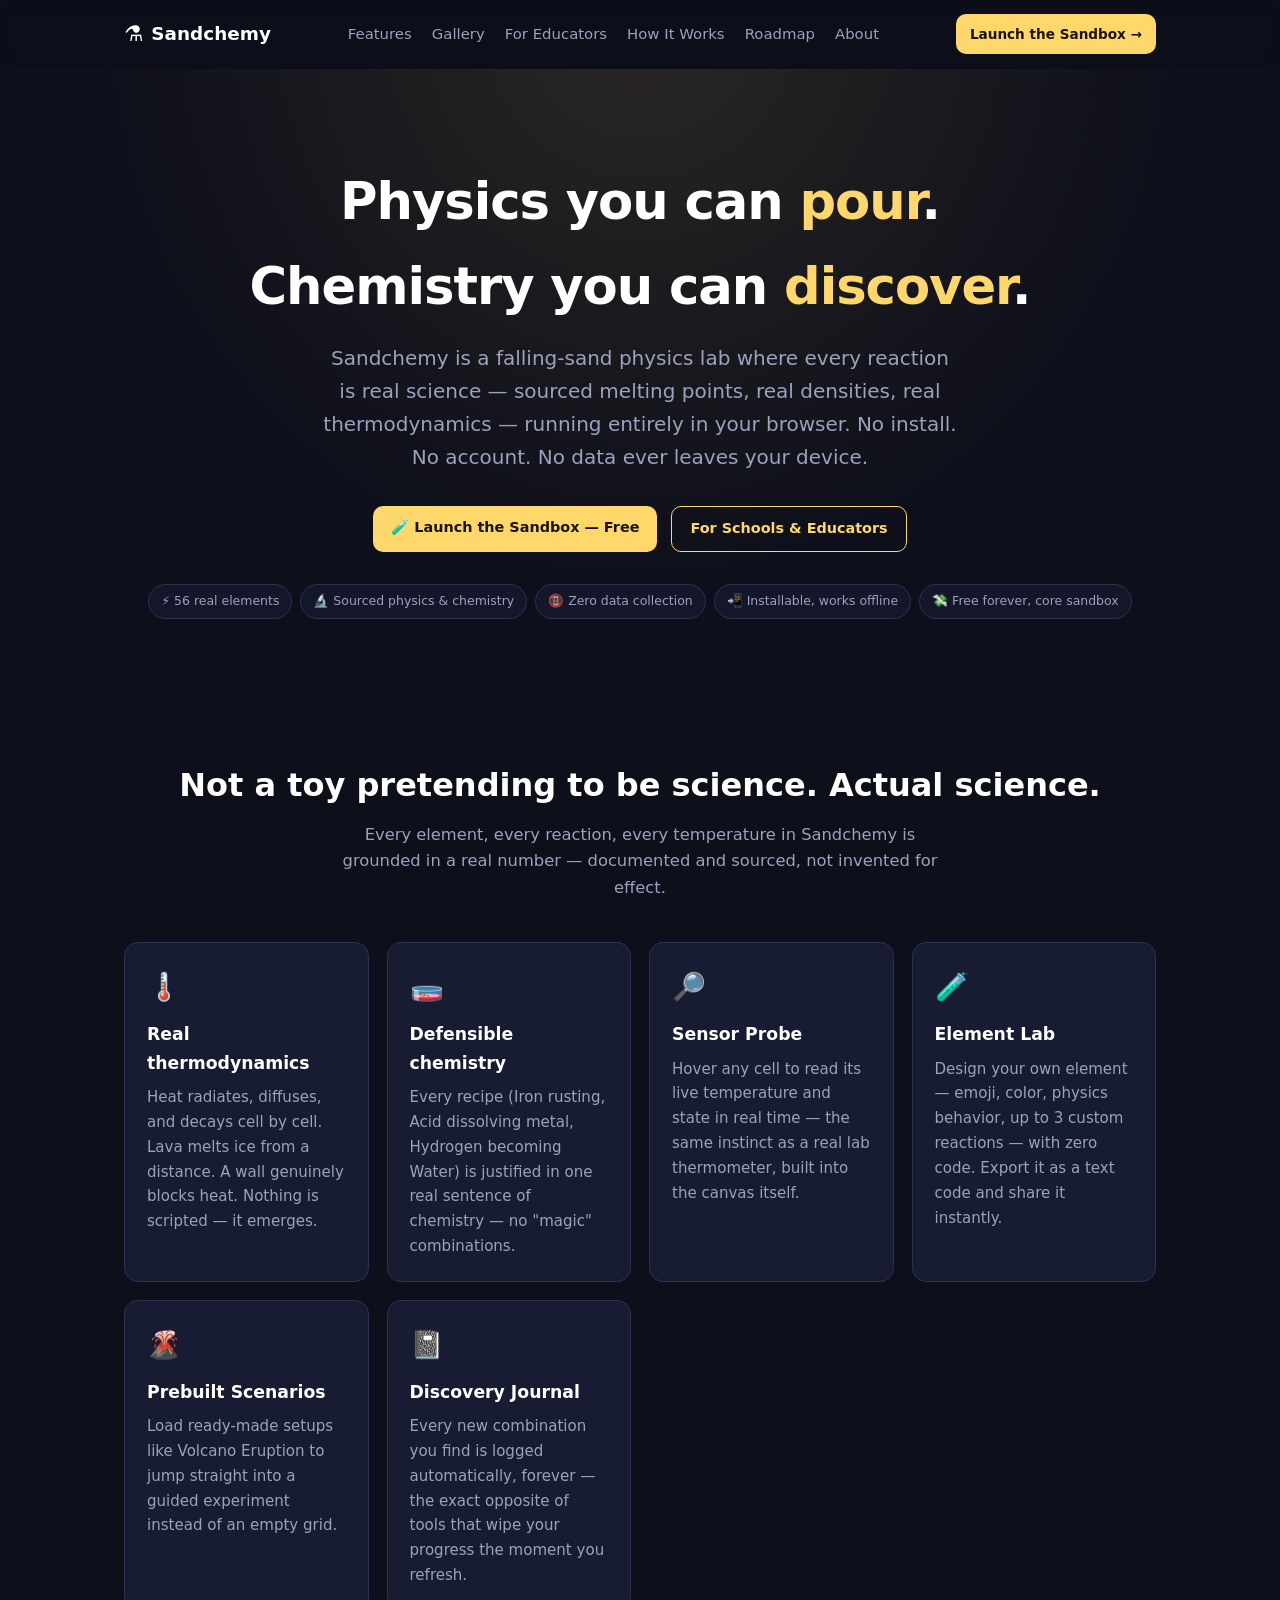
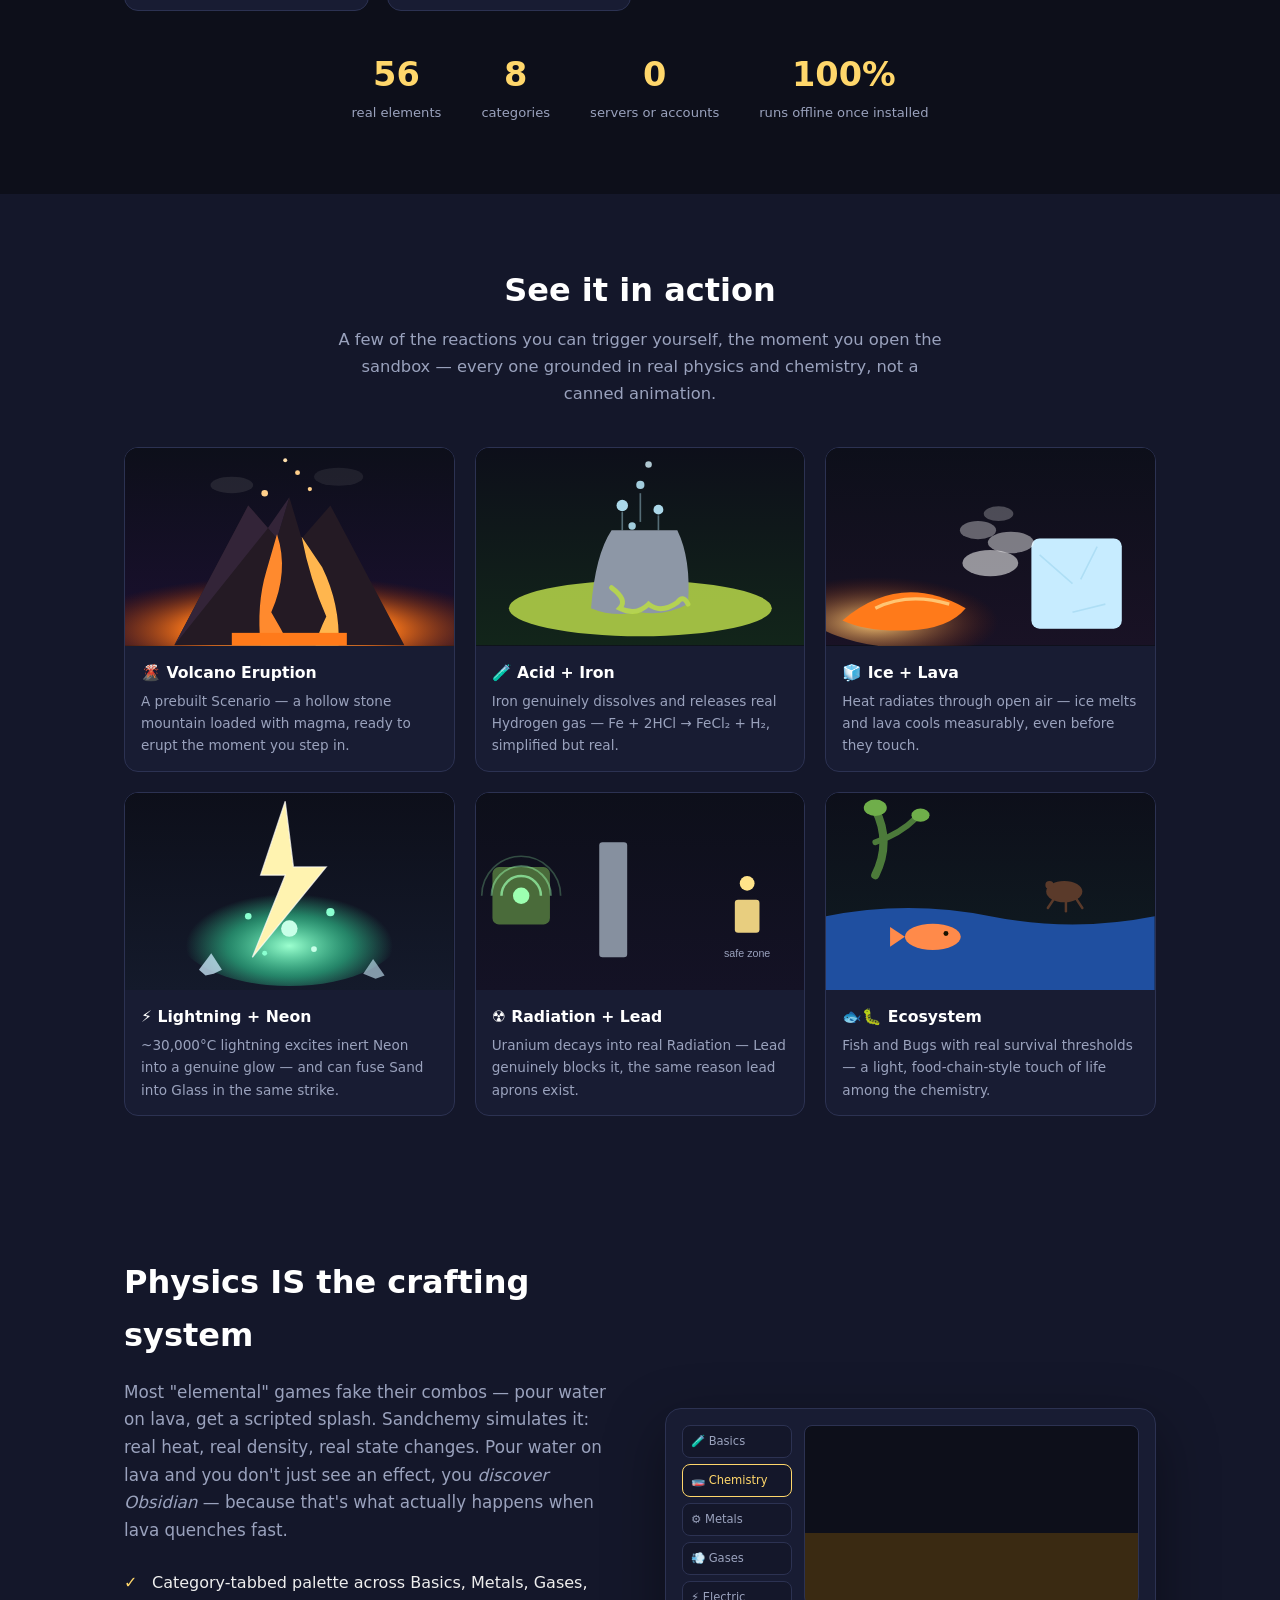
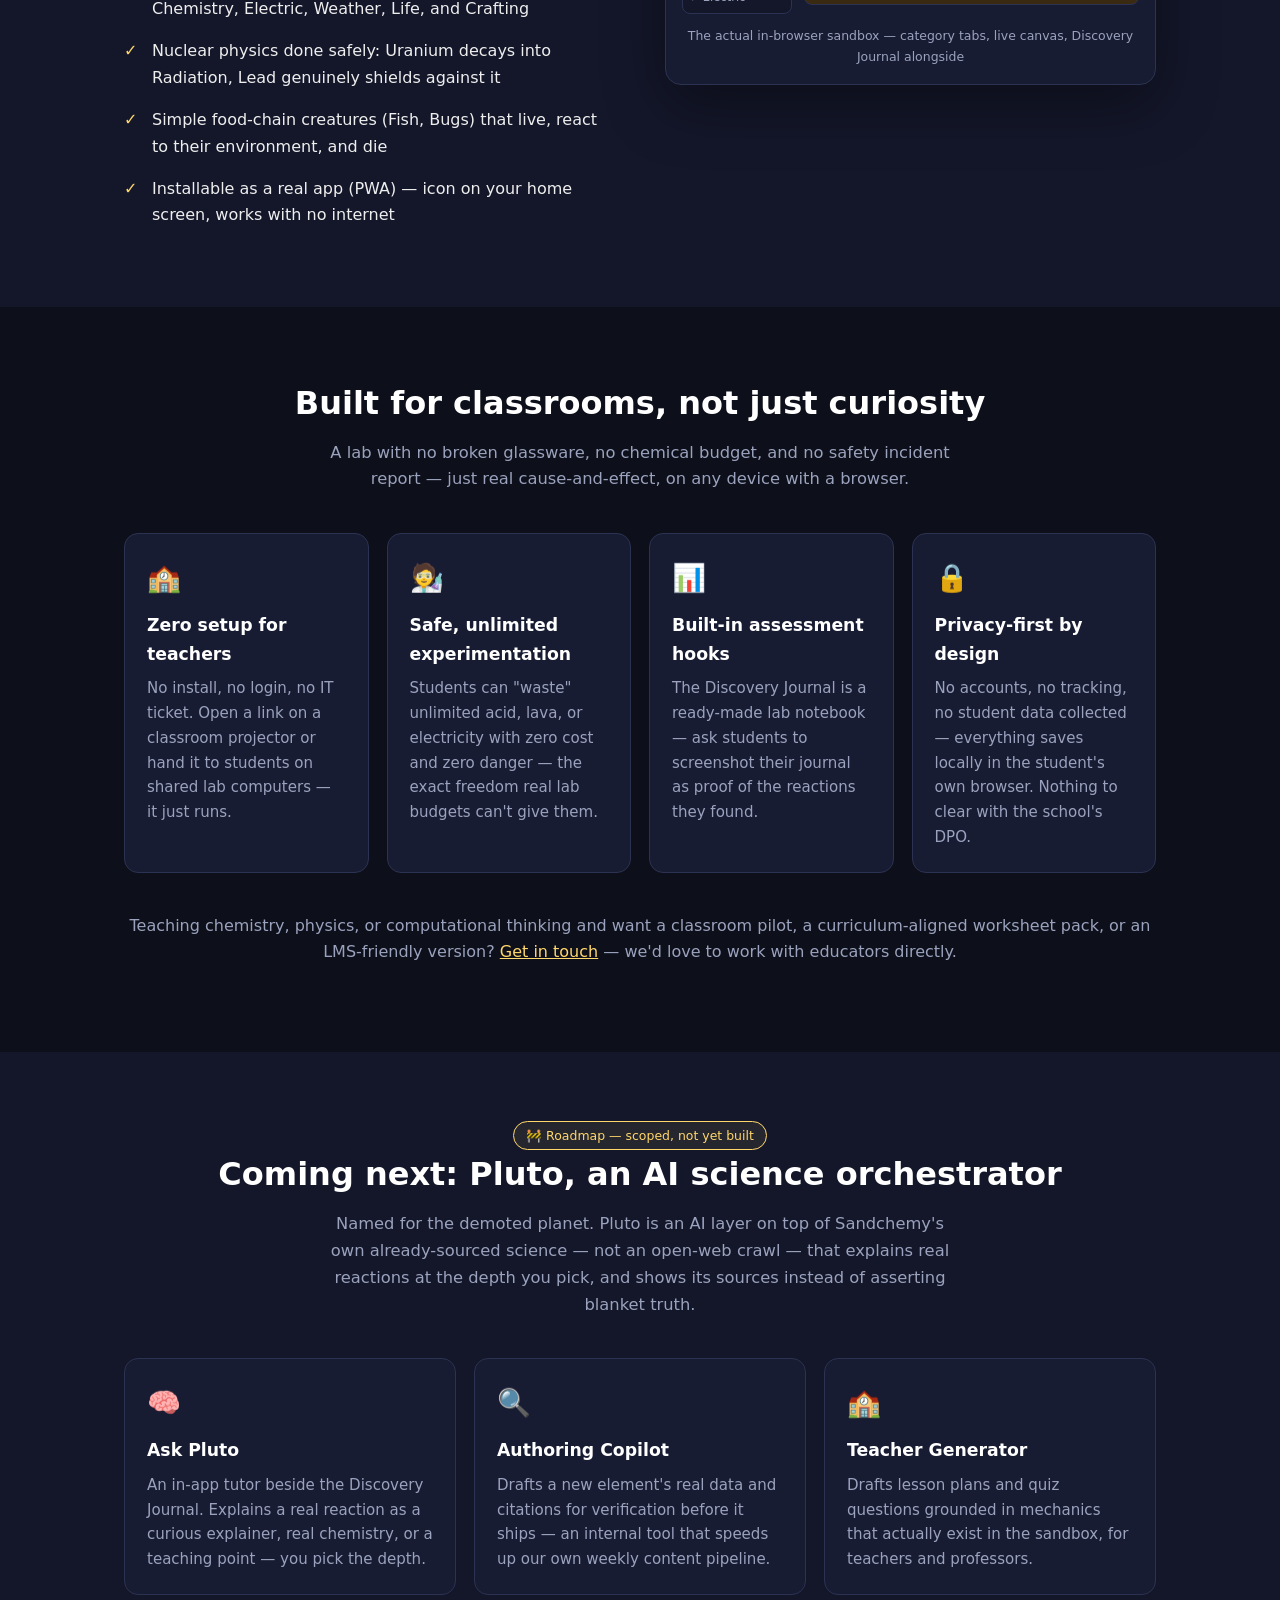
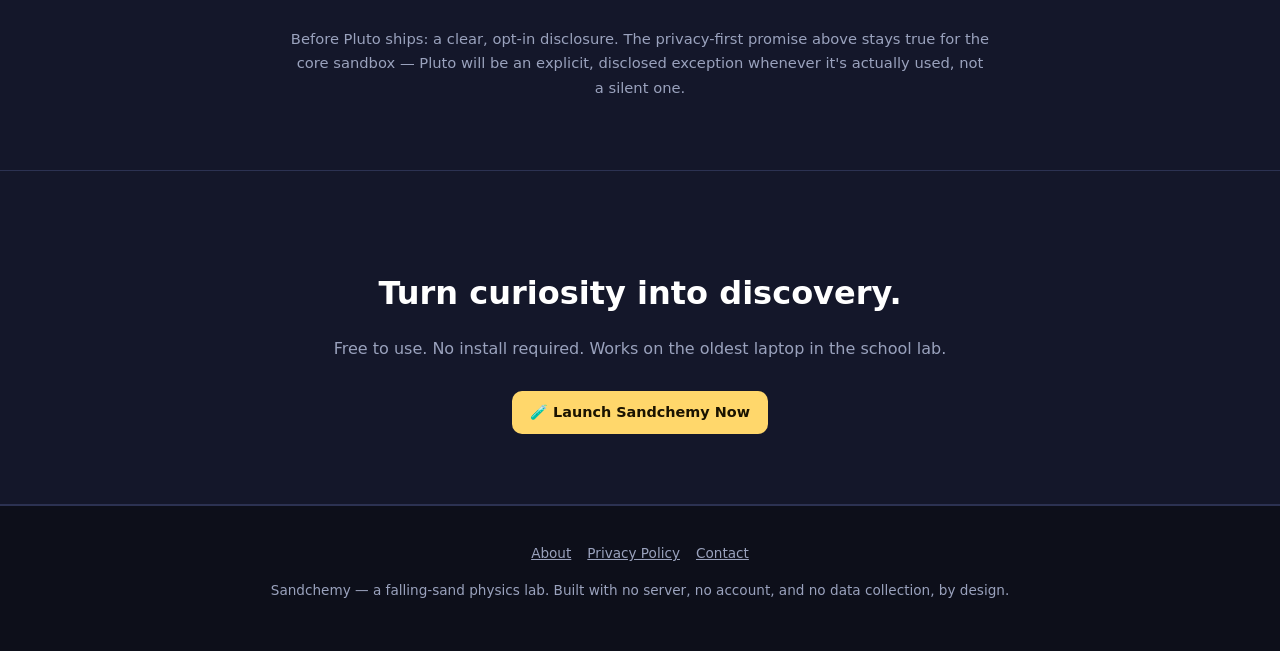
==== commit d87794b5: "Add Pluto roadmap teaser to website and pitch deck - landing.html: new #roadmap section (nav link + " ====
--- a/landing.html
+++ b/landing.html
@@ -116,6 +116,7 @@
     font-size:0.78rem; color:var(--muted); border:1px solid var(--border);
     padding:6px 12px; border-radius:999px; background:var(--panel); white-space:nowrap;
   }
+  .badge.roadmap{border-color:var(--gold); color:var(--gold); background:rgba(255,215,107,0.08);}
 
   section{padding:clamp(40px,8vw,70px) 20px;}
   section.alt{background:var(--panel);}
@@ -234,6 +235,7 @@
       <a href="#gallery">Gallery</a>
       <a href="#educators">For Educators</a>
       <a href="#model">How It Works</a>
+      <a href="#roadmap">Roadmap</a>
       <a href="about.html">About</a>
     </nav>
     <div class="nav-cta"><a class="cta-btn small" href="index.html">Launch the Sandbox →</a></div>
@@ -244,6 +246,7 @@
     <a href="#gallery">Gallery</a>
     <a href="#educators">For Educators</a>
     <a href="#model">How It Works</a>
+    <a href="#roadmap">Roadmap</a>
     <a href="about.html">About</a>
     <a href="index.html">🧪 Launch the Sandbox</a>
   </nav>
@@ -585,6 +588,44 @@
   </div>
 </section>
 
+<section class="alt" id="roadmap">
+  <div class="wrap">
+    <div style="text-align:center;">
+      <span class="badge roadmap">🚧 Roadmap — scoped, not yet built</span>
+    </div>
+    <h2 class="section-title">Coming next: Pluto, an AI science orchestrator</h2>
+    <p class="section-lead">Named for the demoted planet. Pluto is an AI layer on top of
+      Sandchemy's own already-sourced science — not an open-web crawl — that explains
+      real reactions at the depth you pick, and shows its sources instead of asserting
+      blanket truth.</p>
+    <div class="grid">
+      <div class="card reveal">
+        <span class="icon">🧠</span>
+        <h3>Ask Pluto</h3>
+        <p>An in-app tutor beside the Discovery Journal. Explains a real reaction as a
+          curious explainer, real chemistry, or a teaching point — you pick the depth.</p>
+      </div>
+      <div class="card reveal">
+        <span class="icon">🔍</span>
+        <h3>Authoring Copilot</h3>
+        <p>Drafts a new element's real data and citations for verification before it
+          ships — an internal tool that speeds up our own weekly content pipeline.</p>
+      </div>
+      <div class="card reveal">
+        <span class="icon">🏫</span>
+        <h3>Teacher Generator</h3>
+        <p>Drafts lesson plans and quiz questions grounded in mechanics that actually
+          exist in the sandbox, for teachers and professors.</p>
+      </div>
+    </div>
+    <p style="text-align:center; margin:32px auto 0; max-width:700px; color:var(--muted); font-size:0.92rem;">
+      Before Pluto ships: a clear, opt-in disclosure. The privacy-first promise above
+      stays true for the core sandbox — Pluto will be an explicit, disclosed exception
+      whenever it's actually used, not a silent one.
+    </p>
+  </div>
+</section>
+
 <section class="alt cta-final">
   <div class="wrap">
     <h2>Turn curiosity into discovery.</h2>
